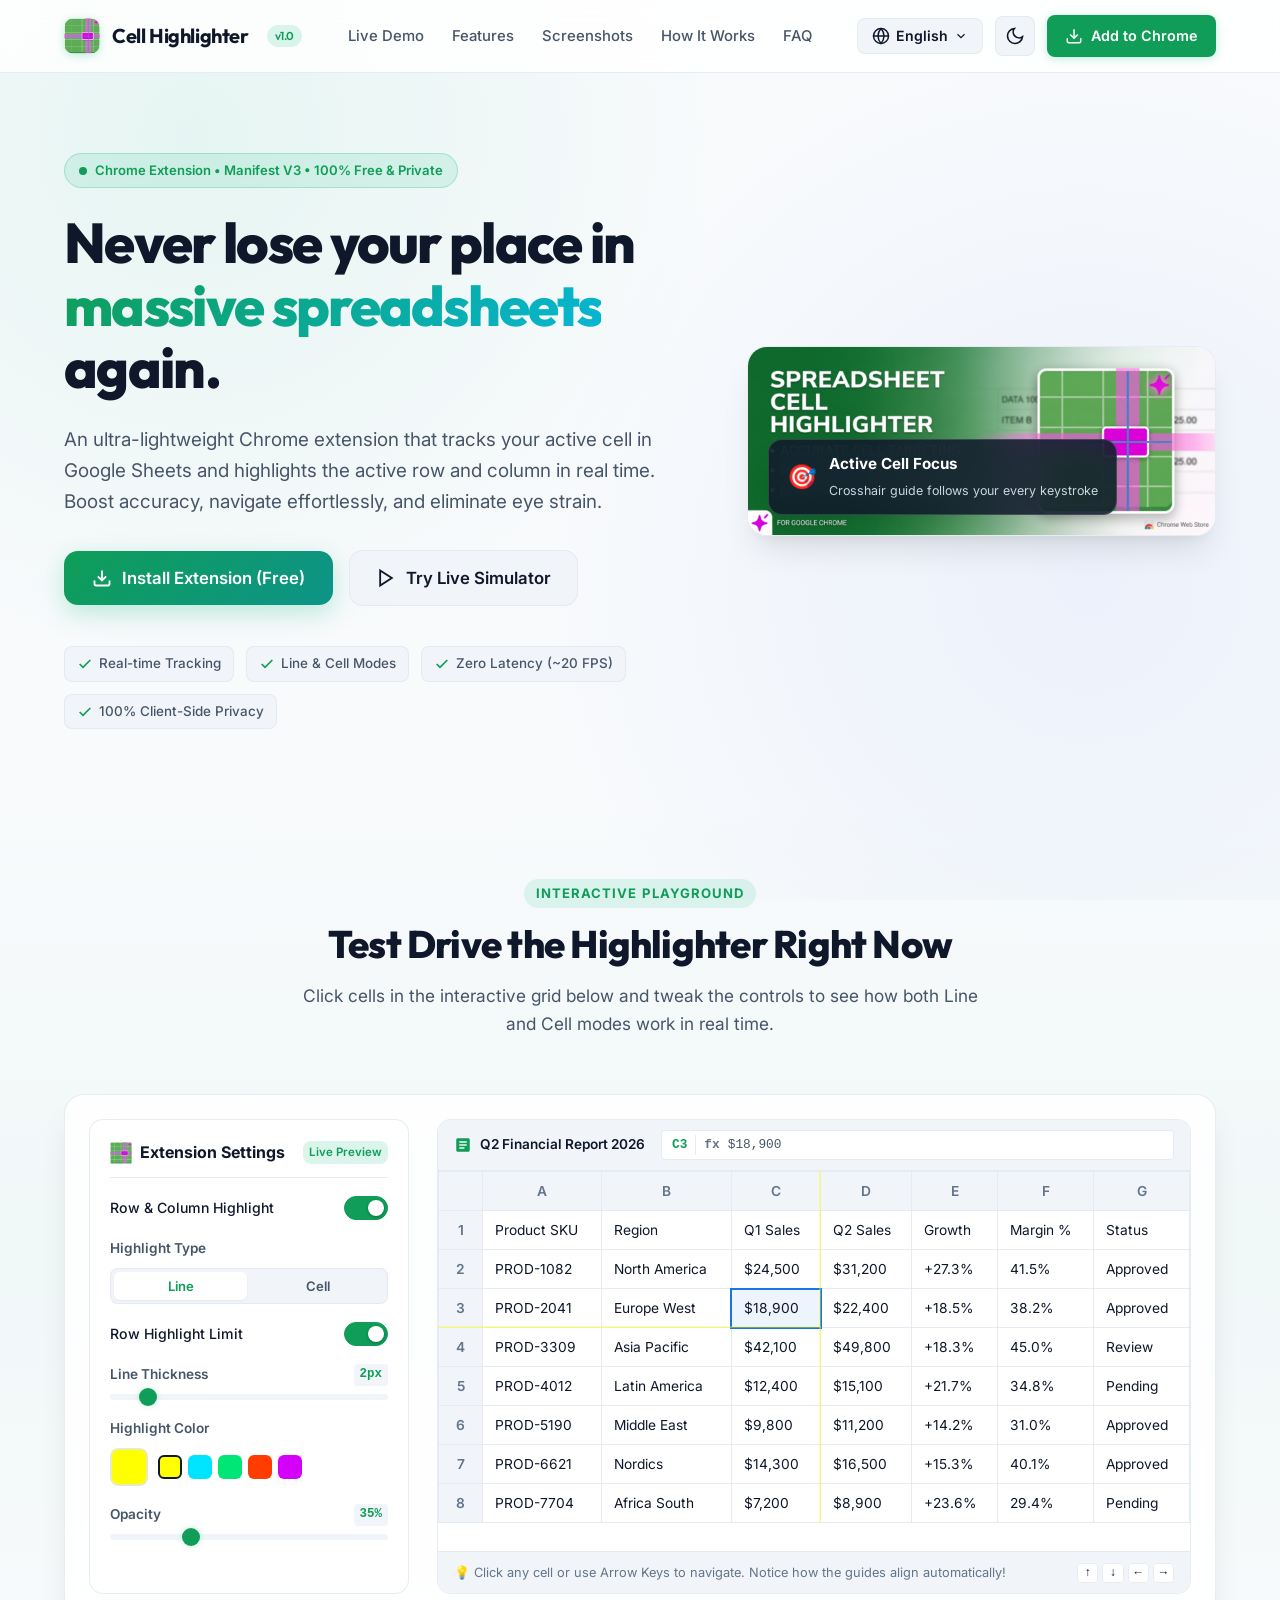
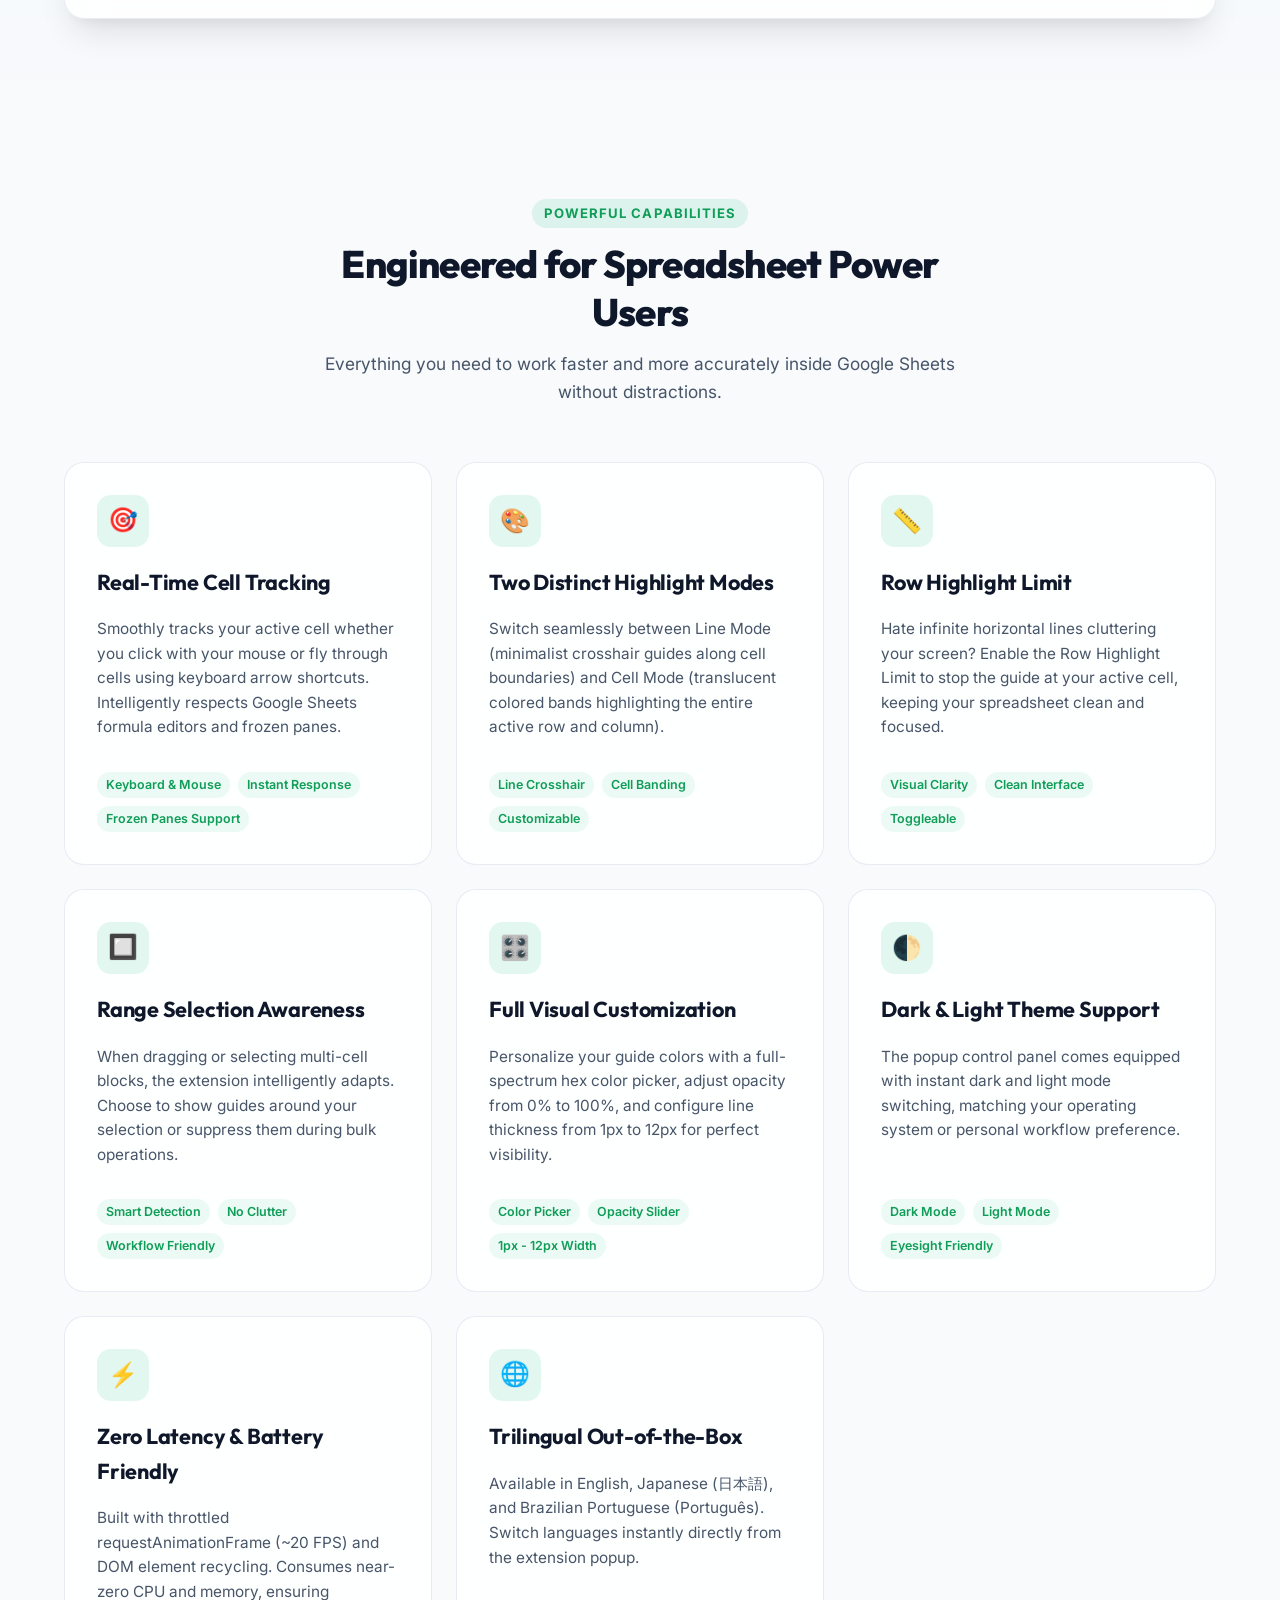
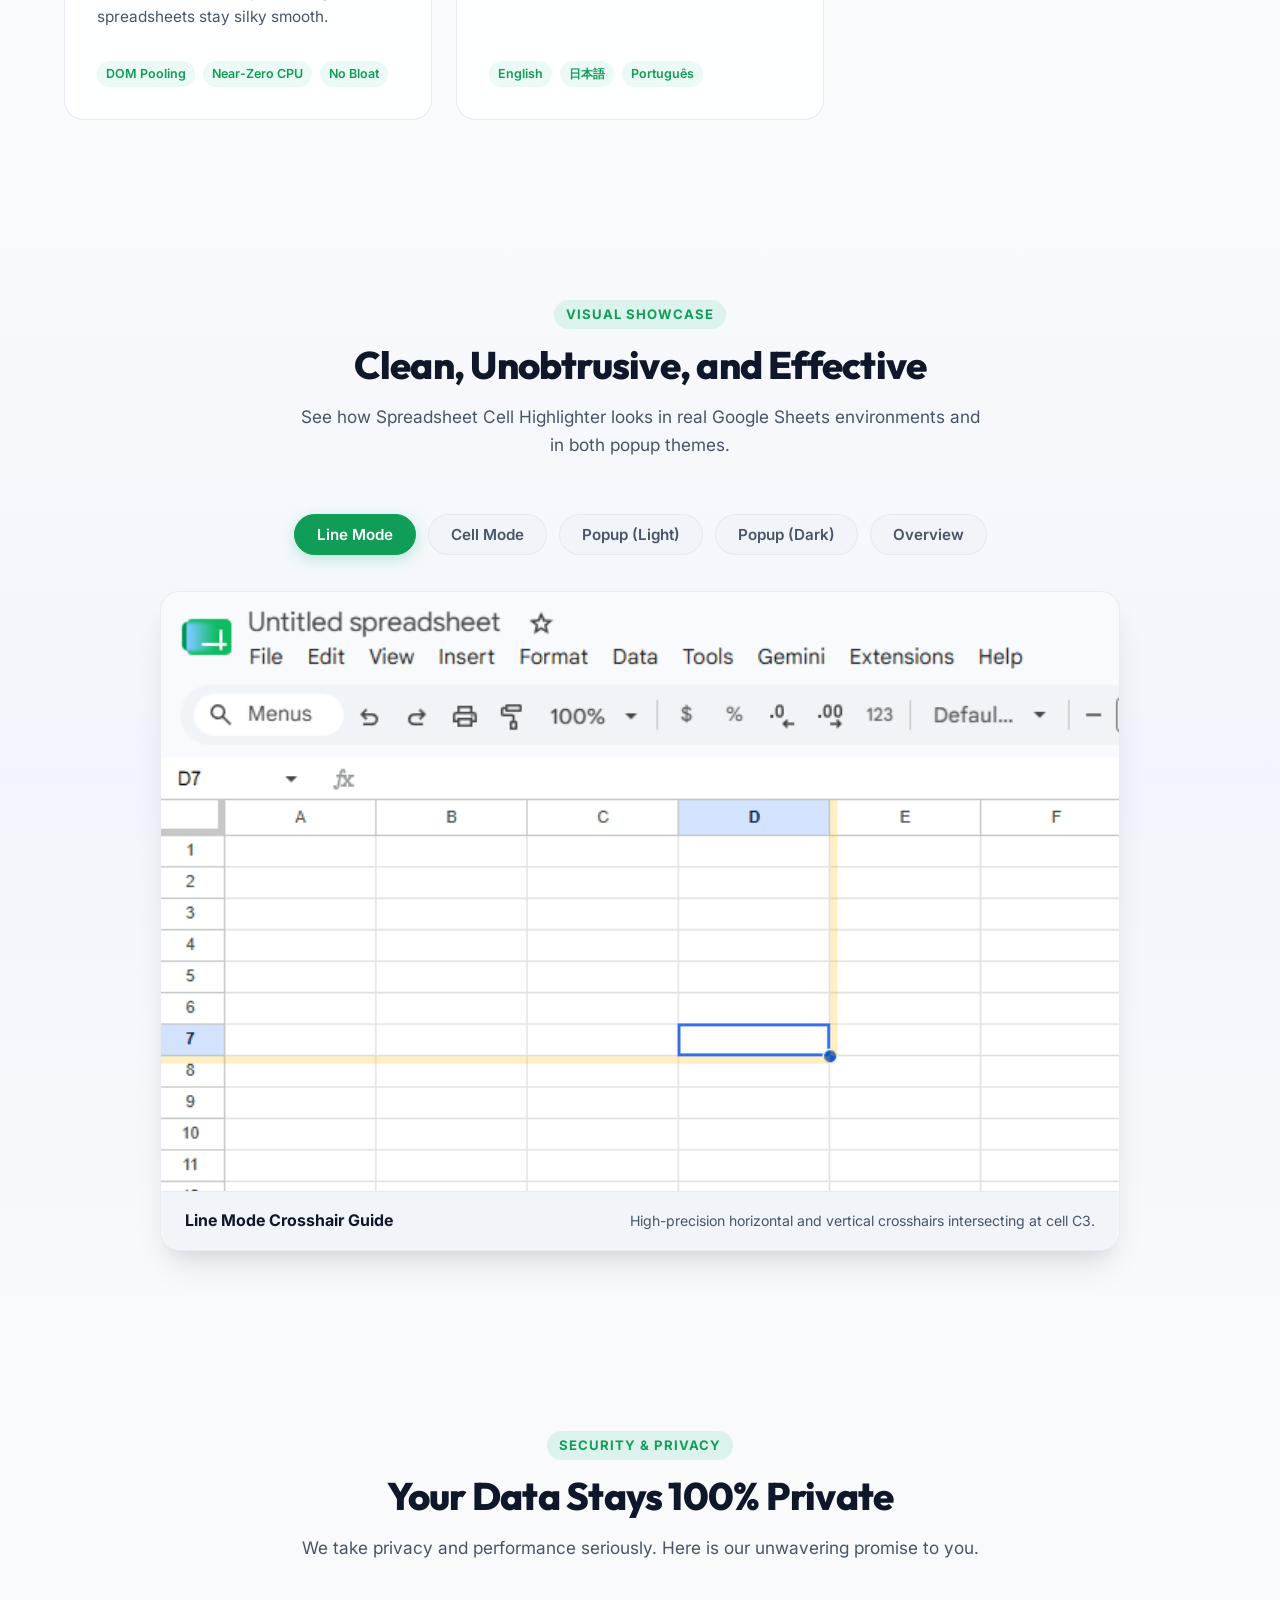
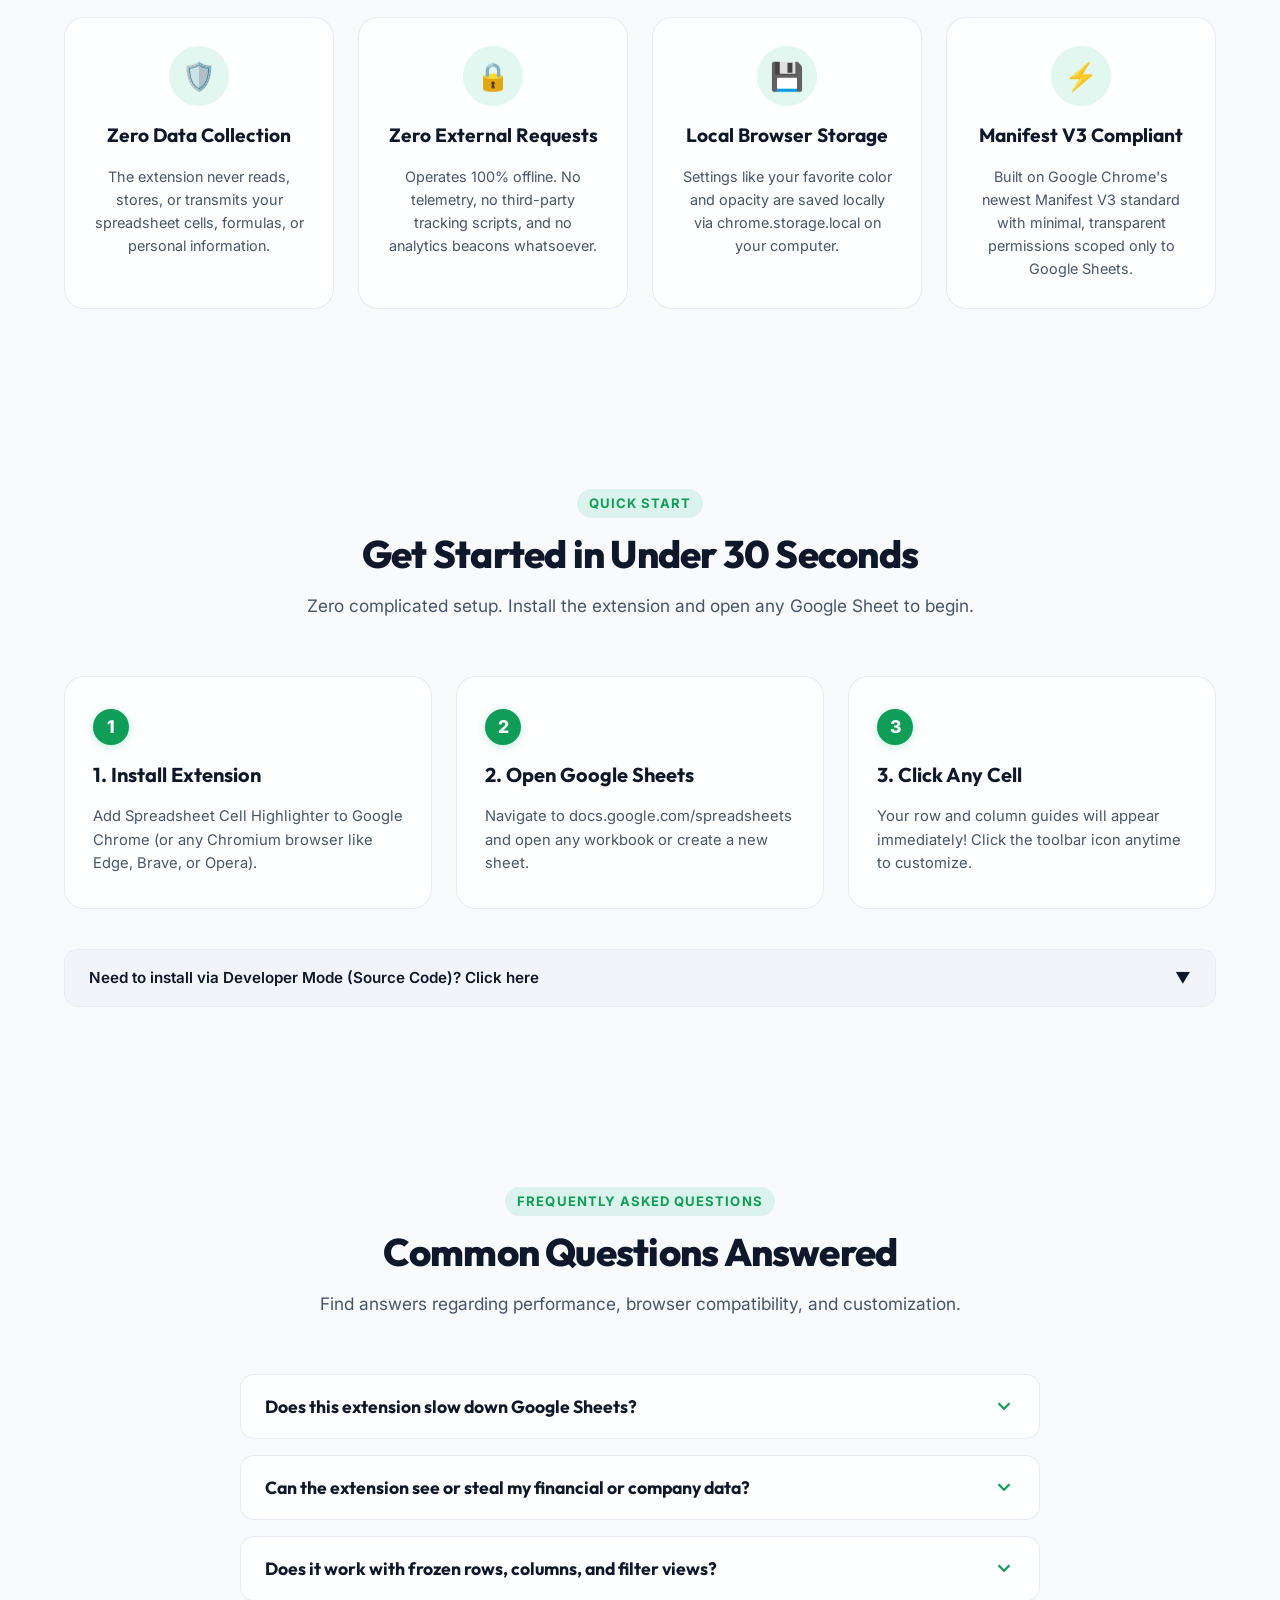
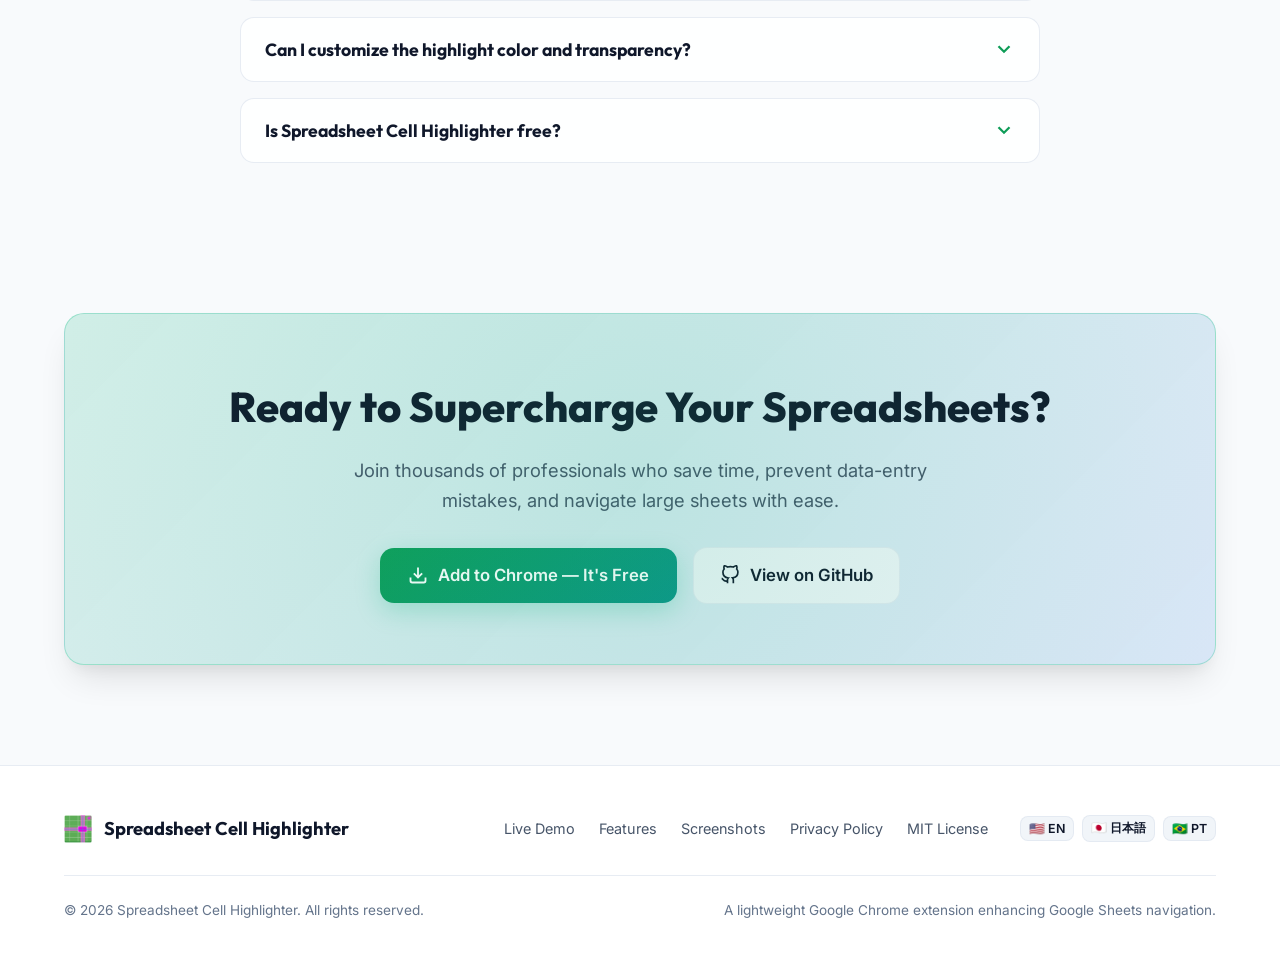
==== docs/index.html @ a4f62792 "feat: add modern trilingual landing page and documentation assets" ====
<!DOCTYPE html>
<html lang="en" data-theme="light">
<head>
  <meta charset="UTF-8">
  <meta name="viewport" content="width=device-width, initial-scale=1.0">
  <title>Spreadsheet Cell Highlighter - Crosshair & Band Guides for Google Sheets</title>
  <meta name="description" content="A lightweight Chrome extension that tracks the active cell in Google Sheets and highlights the active row and column in real-time. Boost data accuracy and eliminate eye fatigue.">
  <meta name="keywords" content="Google Sheets highlighter, spreadsheet crosshair, cell highlighter, row column highlight, google sheets extension, chrome extension">
  
  <!-- Open Graph / Social Meta -->
  <meta property="og:type" content="website">
  <meta property="og:title" content="Spreadsheet Cell Highlighter - Google Chrome Extension">
  <meta property="og:description" content="Never lose your place in massive spreadsheets. Real-time row & column highlight for Google Sheets.">
  <meta property="og:image" content="./assets/promo-marquee-1400x563.png">

  <!-- Favicon -->
  <link rel="icon" type="image/png" href="./assets/icon128.png">

  <!-- Google Fonts -->
  <link rel="preconnect" href="https://fonts.googleapis.com">
  <link rel="preconnect" href="https://fonts.gstatic.com" crossorigin>
  <link href="https://fonts.googleapis.com/css2?family=Inter:wght@400;500;600;700&family=Outfit:wght@500;600;700;800&display=swap" rel="stylesheet">

  <!-- Stylesheet -->
  <link rel="stylesheet" href="./style.css">
</head>
<body>

  <!-- ==========================================
       Header & Navigation
       ========================================== -->
  <header class="site-header">
    <div class="container header-container">
      <a href="#" class="brand-logo" aria-label="Spreadsheet Cell Highlighter">
        <img src="./assets/icon128.png" alt="Spreadsheet Cell Highlighter Logo" class="brand-icon">
        <span>Cell Highlighter</span>
        <span class="brand-title-badge">v1.0</span>
      </a>

      <nav>
        <ul class="nav-links" id="nav-links">
          <li><a href="#simulator" class="nav-link" data-i18n="navSimulator">Live Demo</a></li>
          <li><a href="#features" class="nav-link" data-i18n="navFeatures">Features</a></li>
          <li><a href="#gallery" class="nav-link" data-i18n="navGallery">Screenshots</a></li>
          <li><a href="#how-it-works" class="nav-link" data-i18n="navHowItWorks">How It Works</a></li>
          <li><a href="#faq" class="nav-link" data-i18n="navFaq">FAQ</a></li>
        </ul>
      </nav>

      <div class="header-actions">
        <!-- Language Switcher -->
        <div class="lang-selector-wrapper">
          <button class="lang-select-btn" id="lang-select-btn" aria-label="Select Language">
            <svg width="18" height="18" viewBox="0 0 24 24" fill="none" stroke="currentColor" stroke-width="2" stroke-linecap="round" stroke-linejoin="round">
              <circle cx="12" cy="12" r="10"></circle>
              <line x1="2" y1="12" x2="22" y2="12"></line>
              <path d="M12 2a15.3 15.3 0 0 1 4 10 15.3 15.3 0 0 1-4 10 15.3 15.3 0 0 1-4-10 15.3 15.3 0 0 1 4-10z"></path>
            </svg>
            <span id="current-lang-label">English</span>
            <svg width="14" height="14" viewBox="0 0 24 24" fill="none" stroke="currentColor" stroke-width="2">
              <polyline points="6 9 12 15 18 9"></polyline>
            </svg>
          </button>
          <div class="lang-dropdown" id="lang-dropdown">
            <button class="lang-option active" data-lang="en">
              <span>🇺🇸</span> <span>English</span>
            </button>
            <button class="lang-option" data-lang="ja">
              <span>🇯🇵</span> <span>日本語</span>
            </button>
            <button class="lang-option" data-lang="pt-BR">
              <span>🇧🇷</span> <span>Português</span>
            </button>
          </div>
        </div>

        <!-- Theme Toggle -->
        <button class="theme-btn" id="theme-toggle-btn" aria-label="Toggle Theme">
          <!-- Sun Icon (shown in dark mode) -->
          <svg id="theme-icon-sun" style="display:none;" viewBox="0 0 24 24" fill="none" stroke="currentColor" stroke-width="2">
            <circle cx="12" cy="12" r="5"></circle>
            <line x1="12" y1="1" x2="12" y2="3"></line>
            <line x1="12" y1="21" x2="12" y2="23"></line>
            <line x1="4.22" y1="4.22" x2="5.64" y2="5.64"></line>
            <line x1="18.36" y1="18.36" x2="19.78" y2="19.78"></line>
            <line x1="1" y1="12" x2="3" y2="12"></line>
            <line x1="21" y1="12" x2="23" y2="12"></line>
            <line x1="4.22" y1="19.78" x2="5.64" y2="18.36"></line>
            <line x1="18.36" y1="5.64" x2="19.78" y2="4.22"></line>
          </svg>
          <!-- Moon Icon (shown in light mode) -->
          <svg id="theme-icon-moon" viewBox="0 0 24 24" fill="none" stroke="currentColor" stroke-width="2">
            <path d="M21 12.79A9 9 0 1 1 11.21 3 7 7 0 0 0 21 12.79z"></path>
          </svg>
        </button>

        <!-- CTA Button -->
        <a href="#how-it-works" class="btn-header-install">
          <svg width="18" height="18" viewBox="0 0 24 24" fill="none" stroke="currentColor" stroke-width="2">
            <path d="M21 15v4a2 2 0 0 1-2 2H5a2 2 0 0 1-2-2v-4"></path>
            <polyline points="7 10 12 15 17 10"></polyline>
            <line x1="12" y1="15" x2="12" y2="3"></line>
          </svg>
          <span data-i18n="navInstallBtn">Add to Chrome</span>
        </a>

        <!-- Mobile Menu Button -->
        <button class="mobile-menu-btn" id="mobile-menu-btn" aria-label="Toggle Navigation Menu">
          <svg width="22" height="22" viewBox="0 0 24 24" fill="none" stroke="currentColor" stroke-width="2">
            <line x1="3" y1="12" x2="21" y2="12"></line>
            <line x1="3" y1="6" x2="21" y2="6"></line>
            <line x1="3" y1="18" x2="21" y2="18"></line>
          </svg>
        </button>
      </div>
    </div>
  </header>

  <main>
    <!-- ==========================================
         Hero Section
         ========================================== -->
    <section class="hero-section">
      <div class="container">
        <div class="hero-grid">
          <div class="hero-content">
            <div class="hero-badge-pill">
              <span class="pulse-dot"></span>
              <span data-i18n="heroBadge">Chrome Extension • Manifest V3 • 100% Free & Private</span>
            </div>

            <h1 class="hero-title">
              <span data-i18n="heroTitlePrefix">Never lose your place in </span><span class="gradient-text" data-i18n="heroTitleGradient">massive spreadsheets</span><span data-i18n="heroTitleSuffix"> again.</span>
            </h1>

            <p class="hero-description" data-i18n="heroDescription">
              An ultra-lightweight Chrome extension that tracks your active cell in Google Sheets and highlights the active row and column in real time. Boost accuracy, navigate effortlessly, and eliminate eye strain.
            </p>

            <div class="hero-actions">
              <a href="#how-it-works" class="btn-primary">
                <svg width="20" height="20" viewBox="0 0 24 24" fill="none" stroke="currentColor" stroke-width="2.2">
                  <path d="M21 15v4a2 2 0 0 1-2 2H5a2 2 0 0 1-2-2v-4"></path>
                  <polyline points="7 10 12 15 17 10"></polyline>
                  <line x1="12" y1="15" x2="12" y2="3"></line>
                </svg>
                <span data-i18n="heroBtnInstall">Install Extension (Free)</span>
              </a>

              <a href="#simulator" class="btn-secondary">
                <svg width="20" height="20" viewBox="0 0 24 24" fill="none" stroke="currentColor" stroke-width="2.2">
                  <polygon points="5 3 19 12 5 21 5 3"></polygon>
                </svg>
                <span data-i18n="heroBtnDemo">Try Live Simulator</span>
              </a>
            </div>

            <div class="hero-features-chips">
              <div class="hero-chip">
                <svg viewBox="0 0 24 24" fill="none" stroke="currentColor" stroke-width="2.5"><polyline points="20 6 9 17 4 12"></polyline></svg>
                <span data-i18n="heroChip1">Real-time Tracking</span>
              </div>
              <div class="hero-chip">
                <svg viewBox="0 0 24 24" fill="none" stroke="currentColor" stroke-width="2.5"><polyline points="20 6 9 17 4 12"></polyline></svg>
                <span data-i18n="heroChip2">Line & Cell Modes</span>
              </div>
              <div class="hero-chip">
                <svg viewBox="0 0 24 24" fill="none" stroke="currentColor" stroke-width="2.5"><polyline points="20 6 9 17 4 12"></polyline></svg>
                <span data-i18n="heroChip3">Zero Latency (~20 FPS)</span>
              </div>
              <div class="hero-chip">
                <svg viewBox="0 0 24 24" fill="none" stroke="currentColor" stroke-width="2.5"><polyline points="20 6 9 17 4 12"></polyline></svg>
                <span data-i18n="heroChip4">100% Client-Side Privacy</span>
              </div>
            </div>
          </div>

          <div class="hero-visual">
            <div class="hero-visual-card">
              <img src="./assets/promo-marquee-1400x563.png" alt="Spreadsheet Cell Highlighter Preview" class="hero-banner-img">
              <div class="hero-floating-badge">
                <div class="floating-badge-icon">🎯</div>
                <div class="floating-badge-text">
                  <strong data-i18n="heroFloatingTitle">Active Cell Focus</strong>
                  <span data-i18n="heroFloatingSubtitle">Crosshair guide follows your every keystroke</span>
                </div>
              </div>
            </div>
          </div>
        </div>
      </div>
    </section>

    <!-- ==========================================
         Interactive Simulator Section
         ========================================== -->
    <section class="section simulator-section" id="simulator">
      <div class="container">
        <div class="section-header">
          <span class="section-tag" data-i18n="simTag">Interactive Playground</span>
          <h2 class="section-title" data-i18n="simTitle">Test Drive the Highlighter Right Now</h2>
          <p class="section-subtitle" data-i18n="simSubtitle">
            Click cells in the interactive grid below and tweak the controls to see how both Line and Cell modes work in real time.
          </p>
        </div>

        <div class="simulator-container">
          <!-- Control Panel (Mirrors Extension Popup) -->
          <div class="simulator-panel">
            <div class="panel-header">
              <div class="panel-title">
                <img src="./assets/icon128.png" width="22" height="22" alt="icon">
                <span data-i18n="simPanelTitle">Extension Settings</span>
              </div>
              <span class="panel-badge" data-i18n="simPanelBadge">Live Preview</span>
            </div>

            <!-- Toggle Highlighter -->
            <div class="control-group">
              <label class="switch-label">
                <span data-i18n="simEnableLabel">Row & Column Highlight</span>
                <div class="switch">
                  <input type="checkbox" id="sim-toggle-enable" checked>
                  <span class="slider-round"></span>
                </div>
              </label>
            </div>

            <!-- Mode Selector -->
            <div class="control-group">
              <span class="control-label" data-i18n="simStyleLabel">Highlight Type</span>
              <div class="segmented-control">
                <button type="button" class="segmented-btn active" id="sim-style-line" data-i18n="simStyleLine">Line</button>
                <button type="button" class="segmented-btn" id="sim-style-cell" data-i18n="simStyleCell">Cell</button>
              </div>
            </div>

            <!-- Row Limit Toggle -->
            <div class="control-group">
              <label class="switch-label">
                <span data-i18n="simRowLimitLabel">Row Highlight Limit</span>
                <div class="switch">
                  <input type="checkbox" id="sim-toggle-rowlimit" checked>
                  <span class="slider-round"></span>
                </div>
              </label>
            </div>

            <!-- Line Thickness (Line Mode Only) -->
            <div class="control-group" id="sim-group-thickness">
              <div class="control-label">
                <span data-i18n="simThicknessLabel">Line Thickness</span>
                <span class="control-val-badge" id="sim-val-thickness">2px</span>
              </div>
              <input type="range" id="sim-input-thickness" min="1" max="10" value="2">
            </div>

            <!-- Color Picker -->
            <div class="control-group">
              <span class="control-label" data-i18n="simColorLabel">Highlight Color</span>
              <div class="color-picker-row">
                <input type="color" id="sim-input-color" value="#ffff00">
                <div class="color-preset-pills">
                  <div class="color-pill active" style="background:#ffff00;" data-color="#ffff00" title="Yellow"></div>
                  <div class="color-pill" style="background:#00e5ff;" data-color="#00e5ff" title="Cyan"></div>
                  <div class="color-pill" style="background:#00e676;" data-color="#00e676" title="Green"></div>
                  <div class="color-pill" style="background:#ff3d00;" data-color="#ff3d00" title="Orange"></div>
                  <div class="color-pill" style="background:#d500f9;" data-color="#d500f9" title="Purple"></div>
                </div>
              </div>
            </div>

            <!-- Opacity Slider -->
            <div class="control-group">
              <div class="control-label">
                <span data-i18n="simOpacityLabel">Opacity</span>
                <span class="control-val-badge" id="sim-val-opacity">35%</span>
              </div>
              <input type="range" id="sim-input-opacity" min="10" max="100" value="35">
            </div>
          </div>

          <!-- Interactive Spreadsheet Grid -->
          <div class="simulator-stage">
            <div class="sheets-mockup-bar">
              <div class="sheets-mockup-tab">
                <svg width="18" height="18" viewBox="0 0 24 24" fill="#0f9d58">
                  <path d="M19 3H5c-1.1 0-2 .9-2 2v14c0 1.1.9 2 2 2h14c1.1 0 2-.9 2-2V5c0-1.1-.9-2-2-2zm-5 14H7v-2h7v2zm3-4H7v-2h10v2zm0-4H7V7h10v2z"/>
                </svg>
                <span>Q2 Financial Report 2026</span>
              </div>
              <div class="sheets-formula-bar">
                <span class="sheets-formula-name" id="sim-formula-cell-name">C3</span>
                <span style="font-weight: bold; color: var(--text-muted);">fx</span>
                <span id="sim-formula-cell-val">$18,900</span>
              </div>
            </div>

            <div class="spreadsheet-viewport" id="spreadsheet-viewport">
              <table class="spreadsheet-grid" id="sim-grid-table">
                <!-- Dynamically generated rows & columns -->
              </table>
              <div class="simulator-overlay" id="sim-overlay">
                <!-- Live crosshairs / color bands rendered here -->
              </div>
            </div>

            <div class="simulator-footer-hint">
              <span data-i18n="simHint">💡 Click any cell or use Arrow Keys to navigate. Notice how the guides align automatically!</span>
              <div>
                <kbd>↑</kbd> <kbd>↓</kbd> <kbd>←</kbd> <kbd>→</kbd>
              </div>
            </div>
          </div>
        </div>
      </div>
    </section>

    <!-- ==========================================
         Features Section
         ========================================== -->
    <section class="section" id="features">
      <div class="container">
        <div class="section-header">
          <span class="section-tag" data-i18n="featuresTag">Powerful Capabilities</span>
          <h2 class="section-title" data-i18n="featuresTitle">Engineered for Spreadsheet Power Users</h2>
          <p class="section-subtitle" data-i18n="featuresSubtitle">
            Everything you need to work faster and more accurately inside Google Sheets without distractions.
          </p>
        </div>

        <div class="features-grid">
          <!-- Card 1 -->
          <div class="feature-card">
            <div class="feature-icon-wrapper">🎯</div>
            <h3 class="feature-title" data-i18n="feat1Title">Real-Time Cell Tracking</h3>
            <p class="feature-text" data-i18n="feat1Desc">
              Smoothly tracks your active cell whether you click with your mouse or fly through cells using keyboard arrow shortcuts. Intelligently respects Google Sheets formula editors and frozen panes.
            </p>
            <div class="feature-tag-list">
              <span class="feature-tag" data-i18n="feat1Tag1">Keyboard & Mouse</span>
              <span class="feature-tag" data-i18n="feat1Tag2">Instant Response</span>
              <span class="feature-tag" data-i18n="feat1Tag3">Frozen Panes Support</span>
            </div>
          </div>

          <!-- Card 2 -->
          <div class="feature-card">
            <div class="feature-icon-wrapper">🎨</div>
            <h3 class="feature-title" data-i18n="feat2Title">Two Distinct Highlight Modes</h3>
            <p class="feature-text" data-i18n="feat2Desc">
              Switch seamlessly between Line Mode (minimalist crosshair guides along cell boundaries) and Cell Mode (translucent colored bands highlighting the entire active row and column).
            </p>
            <div class="feature-tag-list">
              <span class="feature-tag" data-i18n="feat2Tag1">Line Crosshair</span>
              <span class="feature-tag" data-i18n="feat2Tag2">Cell Banding</span>
              <span class="feature-tag" data-i18n="feat2Tag3">Customizable</span>
            </div>
          </div>

          <!-- Card 3 -->
          <div class="feature-card">
            <div class="feature-icon-wrapper">📏</div>
            <h3 class="feature-title" data-i18n="feat3Title">Row Highlight Limit</h3>
            <p class="feature-text" data-i18n="feat3Desc">
              Hate infinite horizontal lines cluttering your screen? Enable the Row Highlight Limit to stop the guide at your active cell, keeping your spreadsheet clean and focused.
            </p>
            <div class="feature-tag-list">
              <span class="feature-tag" data-i18n="feat3Tag1">Visual Clarity</span>
              <span class="feature-tag" data-i18n="feat3Tag2">Clean Interface</span>
              <span class="feature-tag" data-i18n="feat3Tag3">Toggleable</span>
            </div>
          </div>

          <!-- Card 4 -->
          <div class="feature-card">
            <div class="feature-icon-wrapper">🔲</div>
            <h3 class="feature-title" data-i18n="feat4Title">Range Selection Awareness</h3>
            <p class="feature-text" data-i18n="feat4Desc">
              When dragging or selecting multi-cell blocks, the extension intelligently adapts. Choose to show guides around your selection or suppress them during bulk operations.
            </p>
            <div class="feature-tag-list">
              <span class="feature-tag" data-i18n="feat4Tag1">Smart Detection</span>
              <span class="feature-tag" data-i18n="feat4Tag2">No Clutter</span>
              <span class="feature-tag" data-i18n="feat4Tag3">Workflow Friendly</span>
            </div>
          </div>

          <!-- Card 5 -->
          <div class="feature-card">
            <div class="feature-icon-wrapper">🎛️</div>
            <h3 class="feature-title" data-i18n="feat5Title">Full Visual Customization</h3>
            <p class="feature-text" data-i18n="feat5Desc">
              Personalize your guide colors with a full-spectrum hex color picker, adjust opacity from 0% to 100%, and configure line thickness from 1px to 12px for perfect visibility.
            </p>
            <div class="feature-tag-list">
              <span class="feature-tag" data-i18n="feat5Tag1">Color Picker</span>
              <span class="feature-tag" data-i18n="feat5Tag2">Opacity Slider</span>
              <span class="feature-tag" data-i18n="feat5Tag3">1px - 12px Width</span>
            </div>
          </div>

          <!-- Card 6 -->
          <div class="feature-card">
            <div class="feature-icon-wrapper">🌓</div>
            <h3 class="feature-title" data-i18n="feat6Title">Dark & Light Theme Support</h3>
            <p class="feature-text" data-i18n="feat6Desc">
              The popup control panel comes equipped with instant dark and light mode switching, matching your operating system or personal workflow preference.
            </p>
            <div class="feature-tag-list">
              <span class="feature-tag" data-i18n="feat6Tag1">Dark Mode</span>
              <span class="feature-tag" data-i18n="feat6Tag2">Light Mode</span>
              <span class="feature-tag" data-i18n="feat6Tag3">Eyesight Friendly</span>
            </div>
          </div>

          <!-- Card 7 -->
          <div class="feature-card">
            <div class="feature-icon-wrapper">⚡</div>
            <h3 class="feature-title" data-i18n="feat7Title">Zero Latency & Battery Friendly</h3>
            <p class="feature-text" data-i18n="feat7Desc">
              Built with throttled requestAnimationFrame (~20 FPS) and DOM element recycling. Consumes near-zero CPU and memory, ensuring spreadsheets stay silky smooth.
            </p>
            <div class="feature-tag-list">
              <span class="feature-tag" data-i18n="feat7Tag1">DOM Pooling</span>
              <span class="feature-tag" data-i18n="feat7Tag2">Near-Zero CPU</span>
              <span class="feature-tag" data-i18n="feat7Tag3">No Bloat</span>
            </div>
          </div>

          <!-- Card 8 -->
          <div class="feature-card">
            <div class="feature-icon-wrapper">🌐</div>
            <h3 class="feature-title" data-i18n="feat8Title">Trilingual Out-of-the-Box</h3>
            <p class="feature-text" data-i18n="feat8Desc">
              Available in English, Japanese (日本語), and Brazilian Portuguese (Português). Switch languages instantly directly from the extension popup.
            </p>
            <div class="feature-tag-list">
              <span class="feature-tag" data-i18n="feat8Tag1">English</span>
              <span class="feature-tag" data-i18n="feat8Tag2">日本語</span>
              <span class="feature-tag" data-i18n="feat8Tag3">Português</span>
            </div>
          </div>
        </div>
      </div>
    </section>

    <!-- ==========================================
         Screenshots Showcase Gallery
         ========================================== -->
    <section class="section gallery-section" id="gallery">
      <div class="container">
        <div class="section-header">
          <span class="section-tag" data-i18n="galleryTag">Visual Showcase</span>
          <h2 class="section-title" data-i18n="galleryTitle">Clean, Unobtrusive, and Effective</h2>
          <p class="section-subtitle" data-i18n="gallerySubtitle">
            See how Spreadsheet Cell Highlighter looks in real Google Sheets environments and in both popup themes.
          </p>
        </div>

        <div class="gallery-tabs">
          <button class="gallery-tab-btn active" data-target="gallery-line" data-i18n="tabLine">Line Mode</button>
          <button class="gallery-tab-btn" data-target="gallery-cell" data-i18n="tabCell">Cell Mode</button>
          <button class="gallery-tab-btn" data-target="gallery-pop-light" data-i18n="tabPopupLight">Popup (Light)</button>
          <button class="gallery-tab-btn" data-target="gallery-pop-dark" data-i18n="tabPopupDark">Popup (Dark)</button>
          <button class="gallery-tab-btn" data-target="gallery-promo" data-i18n="tabPromo">Overview</button>
        </div>

        <div class="gallery-display">
          <!-- Item 1: Line Mode -->
          <div class="gallery-item active" id="gallery-line">
            <div class="gallery-frame">
              <img src="./assets/screenshot-4-line-highlight.png" alt="Line Mode Highlight">
              <div class="gallery-caption">
                <div class="caption-title" data-i18n="capLineTitle">Line Mode Crosshair Guide</div>
                <div class="caption-desc" data-i18n="capLineDesc">High-precision horizontal and vertical crosshairs intersecting at cell C3.</div>
              </div>
            </div>
          </div>

          <!-- Item 2: Cell Mode -->
          <div class="gallery-item" id="gallery-cell">
            <div class="gallery-frame">
              <img src="./assets/screenshot-3-cell-highlight.png" alt="Cell Mode Highlight">
              <div class="gallery-caption">
                <div class="caption-title" data-i18n="capCellTitle">Cell Mode Colored Bands</div>
                <div class="caption-desc" data-i18n="capCellDesc">Gentle translucent yellow bands highlighting row 3 and column C simultaneously.</div>
              </div>
            </div>
          </div>

          <!-- Item 3: Popup Light -->
          <div class="gallery-item" id="gallery-pop-light">
            <div class="gallery-frame" style="max-width: 480px; margin: 0 auto;">
              <img src="./assets/screenshot-1-control-panel.png" alt="Popup Control Panel Light Theme">
              <div class="gallery-caption">
                <div class="caption-title" data-i18n="capPopupLightTitle">Light Mode Popup Panel</div>
                <div class="caption-desc" data-i18n="capPopupLightDesc">Clean, responsive settings popup with instant controls and color sliders.</div>
              </div>
            </div>
          </div>

          <!-- Item 4: Popup Dark -->
          <div class="gallery-item" id="gallery-pop-dark">
            <div class="gallery-frame" style="max-width: 480px; margin: 0 auto;">
              <img src="./assets/screenshot-2-control-panel-dark-mode.png" alt="Popup Control Panel Dark Theme">
              <div class="gallery-caption">
                <div class="caption-title" data-i18n="capPopupDarkTitle">Dark Mode Popup Panel</div>
                <div class="caption-desc" data-i18n="capPopupDarkDesc">OLED-friendly dark theme designed for comfortable late-night data sessions.</div>
              </div>
            </div>
          </div>

          <!-- Item 5: Promo Overview -->
          <div class="gallery-item" id="gallery-promo">
            <div class="gallery-frame">
              <img src="./assets/promo-large-920x370.png" alt="Promotional Overview">
              <div class="gallery-caption">
                <div class="caption-title" data-i18n="capPromoTitle">Spreadsheet Cell Highlighter Banner</div>
                <div class="caption-desc" data-i18n="capPromoDesc">Designed specifically to boost data accuracy and reduce eye fatigue.</div>
              </div>
            </div>
          </div>
        </div>
      </div>
    </section>

    <!-- ==========================================
         Trust & Privacy Section
         ========================================== -->
    <section class="section" id="privacy">
      <div class="container">
        <div class="section-header">
          <span class="section-tag" data-i18n="trustTag">Security & Privacy</span>
          <h2 class="section-title" data-i18n="trustTitle">Your Data Stays 100% Private</h2>
          <p class="section-subtitle" data-i18n="trustSubtitle">
            We take privacy and performance seriously. Here is our unwavering promise to you.
          </p>
        </div>

        <div class="trust-grid">
          <div class="trust-card">
            <div class="trust-icon">🛡️</div>
            <h3 class="trust-title" data-i18n="trust1Title">Zero Data Collection</h3>
            <p class="trust-desc" data-i18n="trust1Desc">The extension never reads, stores, or transmits your spreadsheet cells, formulas, or personal information.</p>
          </div>

          <div class="trust-card">
            <div class="trust-icon">🔒</div>
            <h3 class="trust-title" data-i18n="trust2Title">Zero External Requests</h3>
            <p class="trust-desc" data-i18n="trust2Desc">Operates 100% offline. No telemetry, no third-party tracking scripts, and no analytics beacons whatsoever.</p>
          </div>

          <div class="trust-card">
            <div class="trust-icon">💾</div>
            <h3 class="trust-title" data-i18n="trust3Title">Local Browser Storage</h3>
            <p class="trust-desc" data-i18n="trust3Desc">Settings like your favorite color and opacity are saved locally via chrome.storage.local on your computer.</p>
          </div>

          <div class="trust-card">
            <div class="trust-icon">⚡</div>
            <h3 class="trust-title" data-i18n="trust4Title">Manifest V3 Compliant</h3>
            <p class="trust-desc" data-i18n="trust4Desc">Built on Google Chrome's newest Manifest V3 standard with minimal, transparent permissions scoped only to Google Sheets.</p>
          </div>
        </div>
      </div>
    </section>

    <!-- ==========================================
         How It Works & Quick Start
         ========================================== -->
    <section class="section" id="how-it-works">
      <div class="container">
        <div class="section-header">
          <span class="section-tag" data-i18n="howTag">Quick Start</span>
          <h2 class="section-title" data-i18n="howTitle">Get Started in Under 30 Seconds</h2>
          <p class="section-subtitle" data-i18n="howSubtitle">
            Zero complicated setup. Install the extension and open any Google Sheet to begin.
          </p>
        </div>

        <div class="steps-grid">
          <div class="step-card">
            <div class="step-number">1</div>
            <h3 class="step-title" data-i18n="step1Title">1. Install Extension</h3>
            <p class="step-desc" data-i18n="step1Desc">Add Spreadsheet Cell Highlighter to Google Chrome (or any Chromium browser like Edge, Brave, or Opera).</p>
          </div>

          <div class="step-card">
            <div class="step-number">2</div>
            <h3 class="step-title" data-i18n="step2Title">2. Open Google Sheets</h3>
            <p class="step-desc" data-i18n="step2Desc">Navigate to docs.google.com/spreadsheets and open any workbook or create a new sheet.</p>
          </div>

          <div class="step-card">
            <div class="step-number">3</div>
            <h3 class="step-title" data-i18n="step3Title">3. Click Any Cell</h3>
            <p class="step-desc" data-i18n="step3Desc">Your row and column guides will appear immediately! Click the toolbar icon anytime to customize.</p>
          </div>
        </div>

        <!-- Developer Mode Instructions Accordion -->
        <div class="dev-mode-accordion">
          <div class="dev-accordion-header" id="dev-accordion-toggle">
            <span data-i18n="devAccordionBtn">Need to install via Developer Mode (Source Code)? Click here</span>
            <span class="dev-arrow">▼</span>
          </div>
          <div class="dev-accordion-content" id="dev-accordion-content">
            <p data-i18n="devStep1">1. Clone or download this repository to your computer.</p>
            <div class="code-block">git clone https://github.com/your-username/spreadsheet-cell-highlighter.git</div>
            <p data-i18n="devStep2">2. Open Chrome and navigate to chrome://extensions/ in the address bar.</p>
            <p data-i18n="devStep3">3. Toggle on 'Developer mode' in the top-right corner.</p>
            <p data-i18n="devStep4">4. Click 'Load unpacked' and select the extension directory.</p>
          </div>
        </div>
      </div>
    </section>

    <!-- ==========================================
         FAQ Section
         ========================================== -->
    <section class="section" id="faq">
      <div class="container">
        <div class="section-header">
          <span class="section-tag" data-i18n="faqTag">Frequently Asked Questions</span>
          <h2 class="section-title" data-i18n="faqTitle">Common Questions Answered</h2>
          <p class="section-subtitle" data-i18n="faqSubtitle">
            Find answers regarding performance, browser compatibility, and customization.
          </p>
        </div>

        <div class="faq-list">
          <div class="faq-item">
            <button class="faq-question">
              <span data-i18n="faqQ1">Does this extension slow down Google Sheets?</span>
              <svg class="faq-icon" viewBox="0 0 24 24" fill="none" stroke="currentColor" stroke-width="2.5"><polyline points="6 9 12 15 18 9"></polyline></svg>
            </button>
            <div class="faq-answer" data-i18n="faqA1">
              Not at all! The extension is engineered using DOM element pooling and throttled requestAnimationFrame cycles. It creates only 2 persistent guide elements in memory instead of creating elements on every click, ensuring buttery smooth 60 FPS scrolling.
            </div>
          </div>

          <div class="faq-item">
            <button class="faq-question">
              <span data-i18n="faqQ2">Can the extension see or steal my financial or company data?</span>
              <svg class="faq-icon" viewBox="0 0 24 24" fill="none" stroke="currentColor" stroke-width="2.5"><polyline points="6 9 12 15 18 9"></polyline></svg>
            </button>
            <div class="faq-answer" data-i18n="faqA2">
              No. The extension only inspects the coordinate position (bounding rectangle) of the active cell border in the DOM to place the guide lines. It never reads the text content, cell values, or formulas of your spreadsheet.
            </div>
          </div>

          <div class="faq-item">
            <button class="faq-question">
              <span data-i18n="faqQ3">Does it work with frozen rows, columns, and filter views?</span>
              <svg class="faq-icon" viewBox="0 0 24 24" fill="none" stroke="currentColor" stroke-width="2.5"><polyline points="6 9 12 15 18 9"></polyline></svg>
            </button>
            <div class="faq-answer" data-i18n="faqA3">
              Yes! The guide overlays are placed directly over the sheet viewport and automatically adapt as you scroll, select, and edit cells across frozen panes and standard sheets.
            </div>
          </div>

          <div class="faq-item">
            <button class="faq-question">
              <span data-i18n="faqQ4">Can I customize the highlight color and transparency?</span>
              <svg class="faq-icon" viewBox="0 0 24 24" fill="none" stroke="currentColor" stroke-width="2.5"><polyline points="6 9 12 15 18 9"></polyline></svg>
            </button>
            <div class="faq-answer" data-i18n="faqA4">
              Yes! Click the extension icon in your Chrome toolbar to open the settings popup. You can select any color using the color picker, adjust opacity from 0% to 100%, and set line thickness from 1px to 12px.
            </div>
          </div>

          <div class="faq-item">
            <button class="faq-question">
              <span data-i18n="faqQ5">Is Spreadsheet Cell Highlighter free?</span>
              <svg class="faq-icon" viewBox="0 0 24 24" fill="none" stroke="currentColor" stroke-width="2.5"><polyline points="6 9 12 15 18 9"></polyline></svg>
            </button>
            <div class="faq-answer" data-i18n="faqA5">
              Yes, it is 100% free and open-source under the permissive MIT License. You are free to inspect the code, modify it, or contribute on GitHub.
            </div>
          </div>
        </div>
      </div>
    </section>

    <!-- ==========================================
         Call to Action Banner
         ========================================== -->
    <section class="cta-section">
      <div class="container">
        <div class="cta-box">
          <h2 class="cta-title" data-i18n="ctaTitle">Ready to Supercharge Your Spreadsheets?</h2>
          <p class="cta-desc" data-i18n="ctaDesc">
            Join thousands of professionals who save time, prevent data-entry mistakes, and navigate large sheets with ease.
          </p>
          <div class="cta-actions">
            <a href="#how-it-works" class="btn-primary">
              <svg width="20" height="20" viewBox="0 0 24 24" fill="none" stroke="currentColor" stroke-width="2.2">
                <path d="M21 15v4a2 2 0 0 1-2 2H5a2 2 0 0 1-2-2v-4"></path>
                <polyline points="7 10 12 15 17 10"></polyline>
                <line x1="12" y1="15" x2="12" y2="3"></line>
              </svg>
              <span data-i18n="ctaInstallBtn">Add to Chrome — It's Free</span>
            </a>
            <a href="https://github.com" target="_blank" rel="noopener noreferrer" class="btn-secondary">
              <svg width="20" height="20" viewBox="0 0 24 24" fill="none" stroke="currentColor" stroke-width="2">
                <path d="M9 19c-5 1.5-5-2.5-7-3m14 6v-3.87a3.37 3.37 0 0 0-.94-2.61c3.14-.35 6.44-1.54 6.44-7A5.44 5.44 0 0 0 20 4.77 5.07 5.07 0 0 0 19.91 1S18.73.65 16 2.48a13.38 13.38 0 0 0-7 0C6.27.65 5.09 1 5.09 1A5.07 5.07 0 0 0 5 4.77a5.44 5.44 0 0 0-1.5 3.78c0 5.42 3.3 6.61 6.44 7A3.37 3.37 0 0 0 9 18.13V22"></path>
              </svg>
              <span data-i18n="ctaGithubBtn">View on GitHub</span>
            </a>
          </div>
        </div>
      </div>
    </section>
  </main>

  <!-- ==========================================
       Footer
       ========================================== -->
  <footer class="site-footer">
    <div class="container">
      <div class="footer-top">
        <div class="footer-brand">
          <img src="./assets/icon128.png" width="28" height="28" alt="Logo">
          <span>Spreadsheet Cell Highlighter</span>
        </div>
        <ul class="footer-links">
          <li><a href="#simulator" class="footer-link" data-i18n="navSimulator">Live Demo</a></li>
          <li><a href="#features" class="footer-link" data-i18n="navFeatures">Features</a></li>
          <li><a href="#gallery" class="footer-link" data-i18n="navGallery">Screenshots</a></li>
          <li><a href="#privacy" class="footer-link" data-i18n="footerPrivacy">Privacy Policy</a></li>
          <li><a href="../LICENSE" class="footer-link" data-i18n="footerLicense">MIT License</a></li>
          <li style="display: flex; gap: 8px; align-items: center; margin-left: 8px;">
            <button class="footer-lang-btn" onclick="setLanguage('en')" title="English">🇺🇸 EN</button>
            <button class="footer-lang-btn" onclick="setLanguage('ja')" title="日本語">🇯🇵 日本語</button>
            <button class="footer-lang-btn" onclick="setLanguage('pt-BR')" title="Português">🇧🇷 PT</button>
          </li>
        </ul>
      </div>

      <div class="footer-bottom">
        <p data-i18n="footerCopyright">© 2026 Spreadsheet Cell Highlighter. All rights reserved.</p>
        <p data-i18n="footerDesc">A lightweight Google Chrome extension enhancing Google Sheets navigation.</p>
      </div>
    </div>
  </footer>

  <!-- Application Script -->
  <script src="./app.js"></script>
</body>
</html>
---- docs/style.css ----
/* ==========================================================================
   Spreadsheet Cell Highlighter - Modern Landing Page Stylesheet
   Supports Light & Dark Modes, Glassmorphism, Micro-interactions & Responsiveness
   ========================================================================== */

:root {
  --font-display: 'Outfit', -apple-system, BlinkMacSystemFont, "Segoe UI", Roboto, sans-serif;
  --font-body: 'Inter', -apple-system, BlinkMacSystemFont, "Segoe UI", Roboto, sans-serif;

  /* Color Palette - Default Light Theme */
  --bg-primary: #f8fafc;
  --bg-secondary: #ffffff;
  --bg-tertiary: #f1f5f9;
  --bg-card: rgba(255, 255, 255, 0.85);
  --bg-card-hover: rgba(255, 255, 255, 0.98);
  --border-color: rgba(226, 232, 240, 0.8);
  --border-focus: #10b981;

  --text-primary: #0f172a;
  --text-secondary: #475569;
  --text-muted: #64748b;
  --text-invert: #ffffff;

  --accent-primary: #0f9d58; /* Sheets green */
  --accent-primary-hover: #0b8043;
  --accent-glow: rgba(16, 185, 129, 0.25);
  --accent-blue: #2563eb;
  --accent-amber: #f59e0b;
  --accent-purple: #8b5cf6;

  --shadow-sm: 0 1px 2px 0 rgba(0, 0, 0, 0.05);
  --shadow-md: 0 4px 6px -1px rgba(0, 0, 0, 0.08), 0 2px 4px -2px rgba(0, 0, 0, 0.05);
  --shadow-lg: 0 10px 25px -5px rgba(0, 0, 0, 0.08), 0 8px 10px -6px rgba(0, 0, 0, 0.04);
  --shadow-xl: 0 20px 35px -10px rgba(0, 0, 0, 0.12), 0 10px 15px -8px rgba(0, 0, 0, 0.06);

  --radius-sm: 8px;
  --radius-md: 14px;
  --radius-lg: 20px;
  --radius-full: 9999px;

  --transition-fast: 0.15s ease;
  --transition-normal: 0.25s cubic-bezier(0.4, 0, 0.2, 1);
  --transition-slow: 0.4s cubic-bezier(0.16, 1, 0.3, 1);

  --container-max: 1200px;
}

[data-theme="dark"] {
  --bg-primary: #090d16;
  --bg-secondary: #0f172a;
  --bg-tertiary: #1e293b;
  --bg-card: rgba(15, 23, 42, 0.75);
  --bg-card-hover: rgba(30, 41, 59, 0.85);
  --border-color: rgba(255, 255, 255, 0.08);
  --border-focus: #34d399;

  --text-primary: #f8fafc;
  --text-secondary: #94a3b8;
  --text-muted: #64748b;
  --text-invert: #090d16;

  --accent-primary: #10b981;
  --accent-primary-hover: #34d399;
  --accent-glow: rgba(16, 185, 129, 0.35);
  --accent-blue: #3b82f6;
  --accent-amber: #fbbf24;
  --accent-purple: #a78bfa;

  --shadow-sm: 0 1px 2px 0 rgba(0, 0, 0, 0.3);
  --shadow-md: 0 4px 12px 0 rgba(0, 0, 0, 0.4);
  --shadow-lg: 0 12px 30px -5px rgba(0, 0, 0, 0.5);
  --shadow-xl: 0 25px 45px -10px rgba(0, 0, 0, 0.6);
}

/* Base Styles */
*, *::before, *::after {
  box-sizing: border-box;
  margin: 0;
  padding: 0;
}

html {
  scroll-behavior: smooth;
  font-size: 16px;
}

body {
  font-family: var(--font-body);
  background-color: var(--bg-primary);
  color: var(--text-primary);
  line-height: 1.6;
  min-height: 100vh;
  overflow-x: hidden;
  transition: background-color var(--transition-normal), color var(--transition-normal);
  background-image: 
    radial-gradient(circle at 15% 15%, rgba(16, 185, 129, 0.08) 0%, transparent 40%),
    radial-gradient(circle at 85% 65%, rgba(37, 99, 235, 0.06) 0%, transparent 45%);
  background-attachment: fixed;
}

a {
  color: inherit;
  text-decoration: none;
}

button {
  font-family: inherit;
  cursor: pointer;
  border: none;
  background: none;
}

.container {
  width: 100%;
  max-width: var(--container-max);
  margin: 0 auto;
  padding: 0 24px;
}

/* ==========================================================================
   Header & Navigation
   ========================================================================== */
.site-header {
  position: sticky;
  top: 0;
  z-index: 100;
  background: var(--bg-card);
  backdrop-filter: blur(16px);
  -webkit-backdrop-filter: blur(16px);
  border-bottom: 1px solid var(--border-color);
  transition: all var(--transition-normal);
}

.header-container {
  display: flex;
  align-items: center;
  justify-content: space-between;
  height: 72px;
}

.brand-logo {
  display: flex;
  align-items: center;
  gap: 12px;
  font-family: var(--font-display);
  font-size: 1.25rem;
  font-weight: 700;
  letter-spacing: -0.02em;
  color: var(--text-primary);
}

.brand-icon {
  width: 36px;
  height: 36px;
  border-radius: 10px;
  box-shadow: 0 2px 8px var(--accent-glow);
  transition: transform var(--transition-fast);
}

.brand-logo:hover .brand-icon {
  transform: rotate(-6deg) scale(1.05);
}

.brand-title-badge {
  font-size: 0.72rem;
  font-weight: 600;
  padding: 2px 8px;
  background: rgba(16, 185, 129, 0.15);
  color: var(--accent-primary);
  border-radius: var(--radius-full);
  margin-left: 6px;
  vertical-align: middle;
}

.nav-links {
  display: flex;
  align-items: center;
  gap: 28px;
  list-style: none;
}

.nav-link {
  font-size: 0.93rem;
  font-weight: 500;
  color: var(--text-secondary);
  transition: color var(--transition-fast);
  position: relative;
  padding: 4px 0;
}

.nav-link:hover {
  color: var(--accent-primary);
}

.nav-link::after {
  content: '';
  position: absolute;
  bottom: 0;
  left: 0;
  width: 0%;
  height: 2px;
  background: var(--accent-primary);
  transition: width var(--transition-normal);
  border-radius: 2px;
}

.nav-link:hover::after {
  width: 100%;
}

.header-actions {
  display: flex;
  align-items: center;
  gap: 12px;
}

/* Language Selector Dropdown */
.lang-selector-wrapper {
  position: relative;
}

.lang-select-btn {
  display: flex;
  align-items: center;
  gap: 6px;
  padding: 8px 14px;
  font-size: 0.88rem;
  font-weight: 600;
  color: var(--text-primary);
  background: var(--bg-tertiary);
  border: 1px solid var(--border-color);
  border-radius: var(--radius-sm);
  transition: all var(--transition-fast);
}

.lang-select-btn:hover {
  border-color: var(--accent-primary);
}

.lang-dropdown {
  position: absolute;
  top: calc(100% + 8px);
  right: 0;
  background: var(--bg-secondary);
  border: 1px solid var(--border-color);
  border-radius: var(--radius-md);
  box-shadow: var(--shadow-xl);
  min-width: 170px;
  padding: 6px;
  opacity: 0;
  visibility: hidden;
  transform: translateY(-8px);
  transition: all var(--transition-fast);
  z-index: 101;
}

.lang-dropdown.active {
  opacity: 1;
  visibility: visible;
  transform: translateY(0);
}

.lang-option {
  width: 100%;
  display: flex;
  align-items: center;
  gap: 10px;
  padding: 10px 14px;
  font-size: 0.88rem;
  color: var(--text-secondary);
  border-radius: var(--radius-sm);
  transition: all var(--transition-fast);
  text-align: left;
}

.lang-option:hover,
.lang-option.active {
  background: var(--bg-tertiary);
  color: var(--accent-primary);
  font-weight: 600;
}

/* Theme Toggle Button */
.theme-btn {
  display: flex;
  align-items: center;
  justify-content: center;
  width: 40px;
  height: 40px;
  border-radius: var(--radius-sm);
  background: var(--bg-tertiary);
  border: 1px solid var(--border-color);
  color: var(--text-primary);
  transition: all var(--transition-fast);
}

.theme-btn:hover {
  border-color: var(--accent-primary);
  transform: rotate(15deg);
}

.theme-btn svg {
  width: 20px;
  height: 20px;
}

.btn-header-install {
  display: inline-flex;
  align-items: center;
  gap: 8px;
  padding: 9px 18px;
  font-size: 0.9rem;
  font-weight: 600;
  color: var(--text-invert);
  background: var(--accent-primary);
  border-radius: var(--radius-sm);
  box-shadow: 0 2px 10px var(--accent-glow);
  transition: all var(--transition-fast);
}

.btn-header-install:hover {
  background: var(--accent-primary-hover);
  transform: translateY(-1px);
  box-shadow: 0 4px 14px var(--accent-glow);
}

/* Mobile Menu Toggle */
.mobile-menu-btn {
  display: none;
  width: 40px;
  height: 40px;
  align-items: center;
  justify-content: center;
  border-radius: var(--radius-sm);
  background: var(--bg-tertiary);
  border: 1px solid var(--border-color);
  color: var(--text-primary);
}

/* ==========================================================================
   Hero Section
   ========================================================================== */
.hero-section {
  padding: 80px 0 60px;
  position: relative;
  overflow: hidden;
}

.hero-grid {
  display: grid;
  grid-template-columns: 1.15fr 0.85fr;
  align-items: center;
  gap: 48px;
}

.hero-content {
  display: flex;
  flex-direction: column;
  gap: 24px;
}

.hero-badge-pill {
  display: inline-flex;
  align-items: center;
  gap: 8px;
  padding: 6px 14px;
  background: rgba(16, 185, 129, 0.12);
  border: 1px solid rgba(16, 185, 129, 0.25);
  border-radius: var(--radius-full);
  font-size: 0.82rem;
  font-weight: 600;
  color: var(--accent-primary);
  width: fit-content;
  backdrop-filter: blur(4px);
}

.pulse-dot {
  width: 8px;
  height: 8px;
  background: var(--accent-primary);
  border-radius: 50%;
  box-shadow: 0 0 0 0 rgba(16, 185, 129, 0.7);
  animation: pulse-ring 2s infinite;
}

@keyframes pulse-ring {
  0% { transform: scale(0.95); box-shadow: 0 0 0 0 rgba(16, 185, 129, 0.7); }
  70% { transform: scale(1); box-shadow: 0 0 0 8px rgba(16, 185, 129, 0); }
  100% { transform: scale(0.95); box-shadow: 0 0 0 0 rgba(16, 185, 129, 0); }
}

.hero-title {
  font-family: var(--font-display);
  font-size: 3.5rem;
  font-weight: 800;
  line-height: 1.12;
  letter-spacing: -0.03em;
  color: var(--text-primary);
}

.gradient-text {
  background: linear-gradient(135deg, var(--accent-primary) 0%, #06b6d4 100%);
  -webkit-background-clip: text;
  -webkit-text-fill-color: transparent;
  display: inline-block;
}

.hero-description {
  font-size: 1.18rem;
  color: var(--text-secondary);
  line-height: 1.65;
  max-width: 600px;
}

.hero-actions {
  display: flex;
  align-items: center;
  flex-wrap: wrap;
  gap: 16px;
  margin-top: 8px;
}

.btn-primary {
  display: inline-flex;
  align-items: center;
  gap: 10px;
  padding: 14px 28px;
  font-size: 1.05rem;
  font-weight: 600;
  color: #ffffff;
  background: linear-gradient(135deg, var(--accent-primary) 0%, #0d9488 100%);
  border-radius: var(--radius-md);
  box-shadow: 0 8px 24px var(--accent-glow);
  transition: all var(--transition-normal);
}

.btn-primary:hover {
  transform: translateY(-2px);
  box-shadow: 0 12px 30px var(--accent-glow);
  filter: brightness(1.05);
}

.btn-secondary {
  display: inline-flex;
  align-items: center;
  gap: 10px;
  padding: 14px 26px;
  font-size: 1.05rem;
  font-weight: 600;
  color: var(--text-primary);
  background: var(--bg-tertiary);
  border: 1px solid var(--border-color);
  border-radius: var(--radius-md);
  transition: all var(--transition-normal);
}

.btn-secondary:hover {
  background: var(--bg-secondary);
  border-color: var(--accent-primary);
  transform: translateY(-2px);
}

.hero-features-chips {
  display: flex;
  flex-wrap: wrap;
  gap: 12px;
  margin-top: 16px;
}

.hero-chip {
  display: inline-flex;
  align-items: center;
  gap: 6px;
  font-size: 0.84rem;
  font-weight: 500;
  color: var(--text-secondary);
  background: var(--bg-tertiary);
  padding: 6px 12px;
  border-radius: var(--radius-sm);
  border: 1px solid var(--border-color);
}

.hero-chip svg {
  color: var(--accent-primary);
  width: 16px;
  height: 16px;
}

/* Hero Visual / Mockup */
.hero-visual {
  position: relative;
}

.hero-visual-card {
  position: relative;
  border-radius: var(--radius-lg);
  overflow: hidden;
  background: var(--bg-card);
  border: 1px solid var(--border-color);
  box-shadow: var(--shadow-xl);
  backdrop-filter: blur(20px);
  transition: transform var(--transition-slow);
}

.hero-visual-card:hover {
  transform: translateY(-4px) scale(1.01);
}

.hero-banner-img {
  width: 100%;
  height: auto;
  display: block;
  object-fit: cover;
}

.hero-floating-badge {
  position: absolute;
  bottom: 20px;
  left: 20px;
  background: rgba(15, 23, 42, 0.85);
  backdrop-filter: blur(12px);
  border: 1px solid rgba(255, 255, 255, 0.15);
  color: #ffffff;
  padding: 12px 18px;
  border-radius: var(--radius-md);
  display: flex;
  align-items: center;
  gap: 12px;
  box-shadow: var(--shadow-lg);
}

.floating-badge-icon {
  font-size: 1.5rem;
}

.floating-badge-text strong {
  display: block;
  font-size: 0.95rem;
}

.floating-badge-text span {
  font-size: 0.78rem;
  color: #cbd5e1;
}

/* ==========================================================================
   Section Common Styles
   ========================================================================== */
.section {
  padding: 90px 0;
  position: relative;
}

.section-header {
  text-align: center;
  max-width: 680px;
  margin: 0 auto 56px;
}

.section-tag {
  display: inline-block;
  font-size: 0.82rem;
  font-weight: 700;
  text-transform: uppercase;
  letter-spacing: 0.08em;
  color: var(--accent-primary);
  background: rgba(16, 185, 129, 0.12);
  padding: 4px 12px;
  border-radius: var(--radius-full);
  margin-bottom: 12px;
}

.section-title {
  font-family: var(--font-display);
  font-size: 2.4rem;
  font-weight: 800;
  line-height: 1.25;
  letter-spacing: -0.02em;
  color: var(--text-primary);
  margin-bottom: 14px;
}

.section-subtitle {
  font-size: 1.08rem;
  color: var(--text-secondary);
  line-height: 1.6;
}

/* ==========================================================================
   Interactive Simulator Section
   ========================================================================== */
.simulator-section {
  background: linear-gradient(180deg, transparent 0%, rgba(16, 185, 129, 0.03) 50%, transparent 100%);
}

.simulator-container {
  display: grid;
  grid-template-columns: 320px 1fr;
  gap: 28px;
  background: var(--bg-card);
  border: 1px solid var(--border-color);
  border-radius: var(--radius-lg);
  padding: 24px;
  box-shadow: var(--shadow-xl);
  backdrop-filter: blur(20px);
}

/* Simulator Controls Panel */
.simulator-panel {
  background: var(--bg-secondary);
  border: 1px solid var(--border-color);
  border-radius: var(--radius-md);
  padding: 20px;
  display: flex;
  flex-direction: column;
  gap: 18px;
}

.panel-header {
  display: flex;
  align-items: center;
  justify-content: space-between;
  border-bottom: 1px solid var(--border-color);
  padding-bottom: 12px;
}

.panel-title {
  font-size: 1rem;
  font-weight: 700;
  display: flex;
  align-items: center;
  gap: 8px;
  color: var(--text-primary);
}

.panel-badge {
  font-size: 0.72rem;
  font-weight: 600;
  background: rgba(16, 185, 129, 0.15);
  color: var(--accent-primary);
  padding: 2px 6px;
  border-radius: var(--radius-sm);
}

.control-group {
  display: flex;
  flex-direction: column;
  gap: 8px;
}

.control-label {
  font-size: 0.85rem;
  font-weight: 600;
  color: var(--text-secondary);
  display: flex;
  align-items: center;
  justify-content: space-between;
}

.control-val-badge {
  font-family: monospace;
  font-size: 0.78rem;
  color: var(--accent-primary);
  background: var(--bg-tertiary);
  padding: 1px 6px;
  border-radius: 4px;
}

/* Toggle Switch */
.switch-label {
  display: flex;
  align-items: center;
  justify-content: space-between;
  cursor: pointer;
  font-size: 0.88rem;
  font-weight: 500;
  color: var(--text-primary);
}

.switch {
  position: relative;
  display: inline-block;
  width: 44px;
  height: 24px;
}

.switch input {
  opacity: 0;
  width: 0;
  height: 0;
}

.slider-round {
  position: absolute;
  cursor: pointer;
  top: 0;
  left: 0;
  right: 0;
  bottom: 0;
  background-color: var(--bg-tertiary);
  border: 1px solid var(--border-color);
  transition: .3s;
  border-radius: 24px;
}

.slider-round:before {
  position: absolute;
  content: "";
  height: 16px;
  width: 16px;
  left: 3px;
  bottom: 3px;
  background-color: #ffffff;
  transition: .3s;
  border-radius: 50%;
  box-shadow: 0 1px 3px rgba(0,0,0,0.3);
}

input:checked + .slider-round {
  background-color: var(--accent-primary);
  border-color: var(--accent-primary);
}

input:checked + .slider-round:before {
  transform: translateX(20px);
}

/* Style Segmented Tabs */
.segmented-control {
  display: grid;
  grid-template-columns: 1fr 1fr;
  background: var(--bg-tertiary);
  padding: 3px;
  border-radius: var(--radius-sm);
  border: 1px solid var(--border-color);
  gap: 4px;
}

.segmented-btn {
  padding: 6px 10px;
  font-size: 0.82rem;
  font-weight: 600;
  color: var(--text-secondary);
  border-radius: 6px;
  transition: all var(--transition-fast);
  text-align: center;
}

.segmented-btn.active {
  background: var(--bg-secondary);
  color: var(--accent-primary);
  box-shadow: var(--shadow-sm);
}

/* Range Sliders */
input[type="range"] {
  -webkit-appearance: none;
  appearance: none;
  width: 100%;
  height: 6px;
  background: var(--bg-tertiary);
  border-radius: 4px;
  outline: none;
}

input[type="range"]::-webkit-slider-thumb {
  -webkit-appearance: none;
  appearance: none;
  width: 18px;
  height: 18px;
  border-radius: 50%;
  background: var(--accent-primary);
  cursor: pointer;
  box-shadow: 0 0 6px var(--accent-glow);
  transition: transform var(--transition-fast);
}

input[type="range"]::-webkit-slider-thumb:hover {
  transform: scale(1.15);
}

/* Color input */
.color-picker-row {
  display: flex;
  align-items: center;
  gap: 10px;
}

input[type="color"] {
  -webkit-appearance: none;
  border: none;
  width: 38px;
  height: 38px;
  border-radius: 8px;
  cursor: pointer;
  background: transparent;
  padding: 0;
}

input[type="color"]::-webkit-color-swatch-wrapper {
  padding: 0;
}

input[type="color"]::-webkit-color-swatch {
  border: 2px solid var(--border-color);
  border-radius: 8px;
}

.color-preset-pills {
  display: flex;
  gap: 6px;
  flex-wrap: wrap;
}

.color-pill {
  width: 24px;
  height: 24px;
  border-radius: 6px;
  cursor: pointer;
  border: 2px solid transparent;
  transition: transform var(--transition-fast);
}

.color-pill:hover {
  transform: scale(1.18);
}

.color-pill.active {
  border-color: var(--text-primary);
}

/* Interactive Spreadsheet Stage */
.simulator-stage {
  background: var(--bg-secondary);
  border: 1px solid var(--border-color);
  border-radius: var(--radius-md);
  overflow: hidden;
  display: flex;
  flex-direction: column;
}

.sheets-mockup-bar {
  background: var(--bg-tertiary);
  border-bottom: 1px solid var(--border-color);
  padding: 10px 16px;
  display: flex;
  align-items: center;
  gap: 16px;
  font-size: 0.85rem;
}

.sheets-mockup-tab {
  display: flex;
  align-items: center;
  gap: 8px;
  font-weight: 600;
  color: var(--text-primary);
}

.sheets-formula-bar {
  display: flex;
  align-items: center;
  gap: 8px;
  flex-grow: 1;
  background: var(--bg-secondary);
  border: 1px solid var(--border-color);
  padding: 4px 10px;
  border-radius: 4px;
  font-family: monospace;
  font-size: 0.8rem;
  color: var(--text-secondary);
}

.sheets-formula-name {
  font-weight: 700;
  color: var(--accent-primary);
  border-right: 1px solid var(--border-color);
  padding-right: 8px;
}

.spreadsheet-viewport {
  position: relative;
  overflow: auto;
  user-select: none;
  background: var(--bg-secondary);
  min-height: 380px;
}

/* The Table Grid */
.spreadsheet-grid {
  border-collapse: collapse;
  width: 100%;
  font-size: 0.86rem;
  position: relative;
  z-index: 1;
}

.spreadsheet-grid th,
.spreadsheet-grid td {
  border: 1px solid var(--border-color);
  padding: 8px 12px;
  white-space: nowrap;
  position: relative;
}

.spreadsheet-grid th {
  background: var(--bg-tertiary);
  color: var(--text-muted);
  font-weight: 600;
  text-align: center;
  user-select: none;
}

.corner-header {
  width: 44px;
  min-width: 44px;
}

.row-header {
  width: 44px;
  min-width: 44px;
  background: var(--bg-tertiary);
  color: var(--text-muted);
  font-weight: 600;
  text-align: center;
}

.sheet-cell {
  cursor: cell;
  transition: background-color 0.1s;
  color: var(--text-primary);
}

.sheet-cell:hover {
  outline: 1px dashed var(--accent-primary);
}

.sheet-cell.is-selected {
  outline: 2px solid #1a73e8 !important;
  outline-offset: -1px;
  background-color: rgba(26, 115, 232, 0.08);
}

/* Crosshair Overlay Elements (Mirrors Extension content.js) */
.simulator-overlay {
  position: absolute;
  top: 0;
  left: 0;
  width: 100%;
  height: 100%;
  pointer-events: none;
  z-index: 2;
}

.sim-guide-line-h,
.sim-guide-line-v {
  position: absolute;
  pointer-events: none;
  transition: all 0.08s ease-out;
}

.sim-cell-band-row,
.sim-cell-band-col {
  position: absolute;
  pointer-events: none;
  transition: all 0.08s ease-out;
}

.simulator-footer-hint {
  padding: 10px 16px;
  background: var(--bg-tertiary);
  border-top: 1px solid var(--border-color);
  display: flex;
  align-items: center;
  justify-content: space-between;
  font-size: 0.8rem;
  color: var(--text-muted);
}

.simulator-footer-hint kbd {
  background: var(--bg-secondary);
  border: 1px solid var(--border-color);
  padding: 2px 6px;
  border-radius: 4px;
  font-size: 0.75rem;
  color: var(--text-primary);
}

/* ==========================================================================
   Features Section
   ========================================================================== */
.features-grid {
  display: grid;
  grid-template-columns: repeat(auto-fit, minmax(320px, 1fr));
  gap: 24px;
}

.feature-card {
  background: var(--bg-card);
  border: 1px solid var(--border-color);
  border-radius: var(--radius-lg);
  padding: 32px;
  display: flex;
  flex-direction: column;
  gap: 18px;
  transition: all var(--transition-normal);
  backdrop-filter: blur(12px);
  position: relative;
  overflow: hidden;
}

.feature-card::before {
  content: '';
  position: absolute;
  top: 0;
  left: 0;
  width: 100%;
  height: 3px;
  background: linear-gradient(90deg, transparent, var(--accent-primary), transparent);
  opacity: 0;
  transition: opacity var(--transition-normal);
}

.feature-card:hover {
  transform: translateY(-6px);
  box-shadow: var(--shadow-xl);
  border-color: rgba(16, 185, 129, 0.4);
}

.feature-card:hover::before {
  opacity: 1;
}

.feature-icon-wrapper {
  width: 52px;
  height: 52px;
  border-radius: var(--radius-md);
  display: flex;
  align-items: center;
  justify-content: center;
  background: rgba(16, 185, 129, 0.12);
  color: var(--accent-primary);
  font-size: 1.5rem;
  transition: transform var(--transition-fast);
}

.feature-card:hover .feature-icon-wrapper {
  transform: scale(1.1) rotate(5deg);
}

.feature-title {
  font-family: var(--font-display);
  font-size: 1.35rem;
  font-weight: 700;
  color: var(--text-primary);
  letter-spacing: -0.01em;
}

.feature-text {
  font-size: 0.96rem;
  color: var(--text-secondary);
  line-height: 1.6;
}

.feature-tag-list {
  display: flex;
  flex-wrap: wrap;
  gap: 8px;
  margin-top: auto;
  padding-top: 14px;
}

.feature-tag {
  font-size: 0.78rem;
  font-weight: 600;
  color: var(--accent-primary);
  background: rgba(16, 185, 129, 0.08);
  padding: 3px 9px;
  border-radius: var(--radius-full);
}

/* ==========================================================================
   Visual Gallery / Screenshots Section
   ========================================================================== */
.gallery-section {
  background: linear-gradient(180deg, transparent 0%, rgba(37, 99, 235, 0.03) 50%, transparent 100%);
}

.gallery-tabs {
  display: flex;
  justify-content: center;
  gap: 12px;
  margin-bottom: 36px;
  flex-wrap: wrap;
}

.gallery-tab-btn {
  padding: 10px 22px;
  font-size: 0.95rem;
  font-weight: 600;
  color: var(--text-secondary);
  background: var(--bg-tertiary);
  border: 1px solid var(--border-color);
  border-radius: var(--radius-full);
  transition: all var(--transition-fast);
}

.gallery-tab-btn.active,
.gallery-tab-btn:hover {
  background: var(--accent-primary);
  color: #ffffff;
  border-color: var(--accent-primary);
  box-shadow: 0 4px 14px var(--accent-glow);
}

.gallery-display {
  display: flex;
  justify-content: center;
  align-items: center;
}

.gallery-item {
  display: none;
  max-width: 960px;
  width: 100%;
  animation: fadeIn 0.35s ease;
}

.gallery-item.active {
  display: block;
}

.gallery-frame {
  background: var(--bg-secondary);
  border: 1px solid var(--border-color);
  border-radius: var(--radius-lg);
  overflow: hidden;
  box-shadow: var(--shadow-xl);
}

.gallery-frame img {
  width: 100%;
  height: auto;
  display: block;
  object-fit: cover;
}

.gallery-caption {
  padding: 16px 24px;
  background: var(--bg-tertiary);
  border-top: 1px solid var(--border-color);
  display: flex;
  align-items: center;
  justify-content: space-between;
}

.caption-title {
  font-weight: 700;
  font-size: 1rem;
  color: var(--text-primary);
}

.caption-desc {
  font-size: 0.88rem;
  color: var(--text-secondary);
}

@keyframes fadeIn {
  from { opacity: 0; transform: translateY(8px); }
  to { opacity: 1; transform: translateY(0); }
}

/* ==========================================================================
   Privacy & Performance Pillar Section
   ========================================================================== */
.trust-grid {
  display: grid;
  grid-template-columns: repeat(auto-fit, minmax(260px, 1fr));
  gap: 24px;
}

.trust-card {
  background: var(--bg-card);
  border: 1px solid var(--border-color);
  border-radius: var(--radius-lg);
  padding: 28px;
  text-align: center;
  display: flex;
  flex-direction: column;
  align-items: center;
  gap: 14px;
  backdrop-filter: blur(12px);
  transition: transform var(--transition-fast);
}

.trust-card:hover {
  transform: translateY(-4px);
}

.trust-icon {
  width: 60px;
  height: 60px;
  border-radius: 50%;
  background: rgba(16, 185, 129, 0.12);
  display: flex;
  align-items: center;
  justify-content: center;
  color: var(--accent-primary);
  font-size: 1.7rem;
}

.trust-title {
  font-family: var(--font-display);
  font-size: 1.2rem;
  font-weight: 700;
  color: var(--text-primary);
}

.trust-desc {
  font-size: 0.9rem;
  color: var(--text-secondary);
}

/* ==========================================================================
   How It Works & Quick Start Section
   ========================================================================== */
.steps-grid {
  display: grid;
  grid-template-columns: repeat(auto-fit, minmax(280px, 1fr));
  gap: 24px;
  position: relative;
}

.step-card {
  background: var(--bg-card);
  border: 1px solid var(--border-color);
  border-radius: var(--radius-lg);
  padding: 32px 28px;
  position: relative;
  display: flex;
  flex-direction: column;
  gap: 14px;
}

.step-number {
  width: 36px;
  height: 36px;
  background: var(--accent-primary);
  color: #ffffff;
  border-radius: 50%;
  display: flex;
  align-items: center;
  justify-content: center;
  font-weight: 800;
  font-size: 1.1rem;
  box-shadow: 0 2px 10px var(--accent-glow);
}

.step-title {
  font-family: var(--font-display);
  font-size: 1.25rem;
  font-weight: 700;
  color: var(--text-primary);
}

.step-desc {
  font-size: 0.92rem;
  color: var(--text-secondary);
}

/* Developer Mode Instructions Accordion */
.dev-mode-accordion {
  margin-top: 40px;
  background: var(--bg-card);
  border: 1px solid var(--border-color);
  border-radius: var(--radius-md);
  overflow: hidden;
}

.dev-accordion-header {
  width: 100%;
  padding: 16px 24px;
  display: flex;
  align-items: center;
  justify-content: space-between;
  background: var(--bg-tertiary);
  font-weight: 600;
  font-size: 0.95rem;
  color: var(--text-primary);
  cursor: pointer;
}

.dev-accordion-content {
  padding: 24px;
  display: none;
  font-size: 0.92rem;
  color: var(--text-secondary);
  line-height: 1.7;
}

.dev-accordion-content.active {
  display: block;
}

.code-block {
  background: #0f172a;
  color: #38bdf8;
  font-family: monospace;
  padding: 12px 16px;
  border-radius: var(--radius-sm);
  margin: 12px 0;
  overflow-x: auto;
  font-size: 0.85rem;
}

/* ==========================================================================
   FAQ Section
   ========================================================================== */
.faq-list {
  max-width: 800px;
  margin: 0 auto;
  display: flex;
  flex-direction: column;
  gap: 16px;
}

.faq-item {
  background: var(--bg-card);
  border: 1px solid var(--border-color);
  border-radius: var(--radius-md);
  overflow: hidden;
  transition: border-color var(--transition-fast);
}

.faq-item:hover {
  border-color: rgba(16, 185, 129, 0.4);
}

.faq-question {
  width: 100%;
  padding: 20px 24px;
  display: flex;
  align-items: center;
  justify-content: space-between;
  font-family: var(--font-display);
  font-size: 1.1rem;
  font-weight: 700;
  color: var(--text-primary);
  text-align: left;
  gap: 16px;
}

.faq-icon {
  width: 22px;
  height: 22px;
  transition: transform var(--transition-fast);
  color: var(--accent-primary);
  flex-shrink: 0;
}

.faq-item.active .faq-icon {
  transform: rotate(180deg);
}

.faq-answer {
  padding: 0 24px 20px;
  font-size: 0.96rem;
  color: var(--text-secondary);
  line-height: 1.65;
  display: none;
}

.faq-item.active .faq-answer {
  display: block;
}

/* ==========================================================================
   CTA Banner Section
   ========================================================================== */
.cta-section {
  padding: 60px 0 100px;
}

.cta-box {
  background: linear-gradient(135deg, rgba(16, 185, 129, 0.15) 0%, rgba(37, 99, 235, 0.12) 100%);
  border: 1px solid rgba(16, 185, 129, 0.3);
  border-radius: var(--radius-lg);
  padding: 60px 40px;
  text-align: center;
  position: relative;
  overflow: hidden;
  box-shadow: var(--shadow-xl);
}

.cta-box::before {
  content: '';
  position: absolute;
  top: -50%;
  left: -50%;
  width: 200%;
  height: 200%;
  background: radial-gradient(circle, rgba(16, 185, 129, 0.15) 0%, transparent 60%);
  pointer-events: none;
}

.cta-title {
  font-family: var(--font-display);
  font-size: 2.6rem;
  font-weight: 800;
  color: var(--text-primary);
  margin-bottom: 16px;
}

.cta-desc {
  font-size: 1.15rem;
  color: var(--text-secondary);
  max-width: 600px;
  margin: 0 auto 32px;
}

.cta-actions {
  display: flex;
  justify-content: center;
  align-items: center;
  gap: 16px;
  flex-wrap: wrap;
}

/* ==========================================================================
   Footer
   ========================================================================== */
.site-footer {
  background: var(--bg-secondary);
  border-top: 1px solid var(--border-color);
  padding: 48px 0 32px;
}

.footer-top {
  display: flex;
  align-items: center;
  justify-content: space-between;
  flex-wrap: wrap;
  gap: 24px;
  padding-bottom: 32px;
  border-bottom: 1px solid var(--border-color);
}

.footer-brand {
  display: flex;
  align-items: center;
  gap: 12px;
  font-family: var(--font-display);
  font-size: 1.15rem;
  font-weight: 700;
}

.footer-links {
  display: flex;
  align-items: center;
  gap: 24px;
  list-style: none;
}

.footer-link {
  font-size: 0.9rem;
  color: var(--text-secondary);
  transition: color var(--transition-fast);
}

.footer-link:hover {
  color: var(--accent-primary);
}

.footer-lang-btn {
  font-size: 0.78rem;
  font-weight: 600;
  padding: 4px 8px;
  border-radius: var(--radius-sm);
  border: 1px solid var(--border-color);
  background: var(--bg-tertiary);
  color: var(--text-primary);
  transition: all var(--transition-fast);
}

.footer-lang-btn:hover {
  border-color: var(--accent-primary);
  color: var(--accent-primary);
  background: var(--bg-card);
}

.footer-bottom {
  display: flex;
  align-items: center;
  justify-content: space-between;
  flex-wrap: wrap;
  gap: 16px;
  padding-top: 24px;
  font-size: 0.85rem;
  color: var(--text-muted);
}

/* ==========================================================================
   Responsive Breakpoints
   ========================================================================== */
@media (max-width: 1024px) {
  .hero-grid {
    grid-template-columns: 1fr;
    text-align: center;
  }

  .hero-content {
    align-items: center;
  }

  .hero-actions {
    justify-content: center;
  }

  .simulator-container {
    grid-template-columns: 1fr;
  }

  .hero-title {
    font-size: 2.8rem;
  }
}

@media (max-width: 768px) {
  .nav-links {
    display: none;
  }

  .nav-links.mobile-open {
    display: flex;
    position: absolute;
    top: 72px;
    left: 0;
    width: 100%;
    flex-direction: column;
    background: var(--bg-secondary);
    padding: 20px;
    border-bottom: 1px solid var(--border-color);
    box-shadow: var(--shadow-lg);
    gap: 16px;
  }

  .mobile-menu-btn {
    display: flex;
  }

  .hero-title {
    font-size: 2.2rem;
  }

  .section-title {
    font-size: 1.85rem;
  }

  .cta-title {
    font-size: 2rem;
  }

  .cta-box {
    padding: 40px 20px;
  }

  .footer-top,
  .footer-bottom {
    flex-direction: column;
    text-align: center;
  }
}
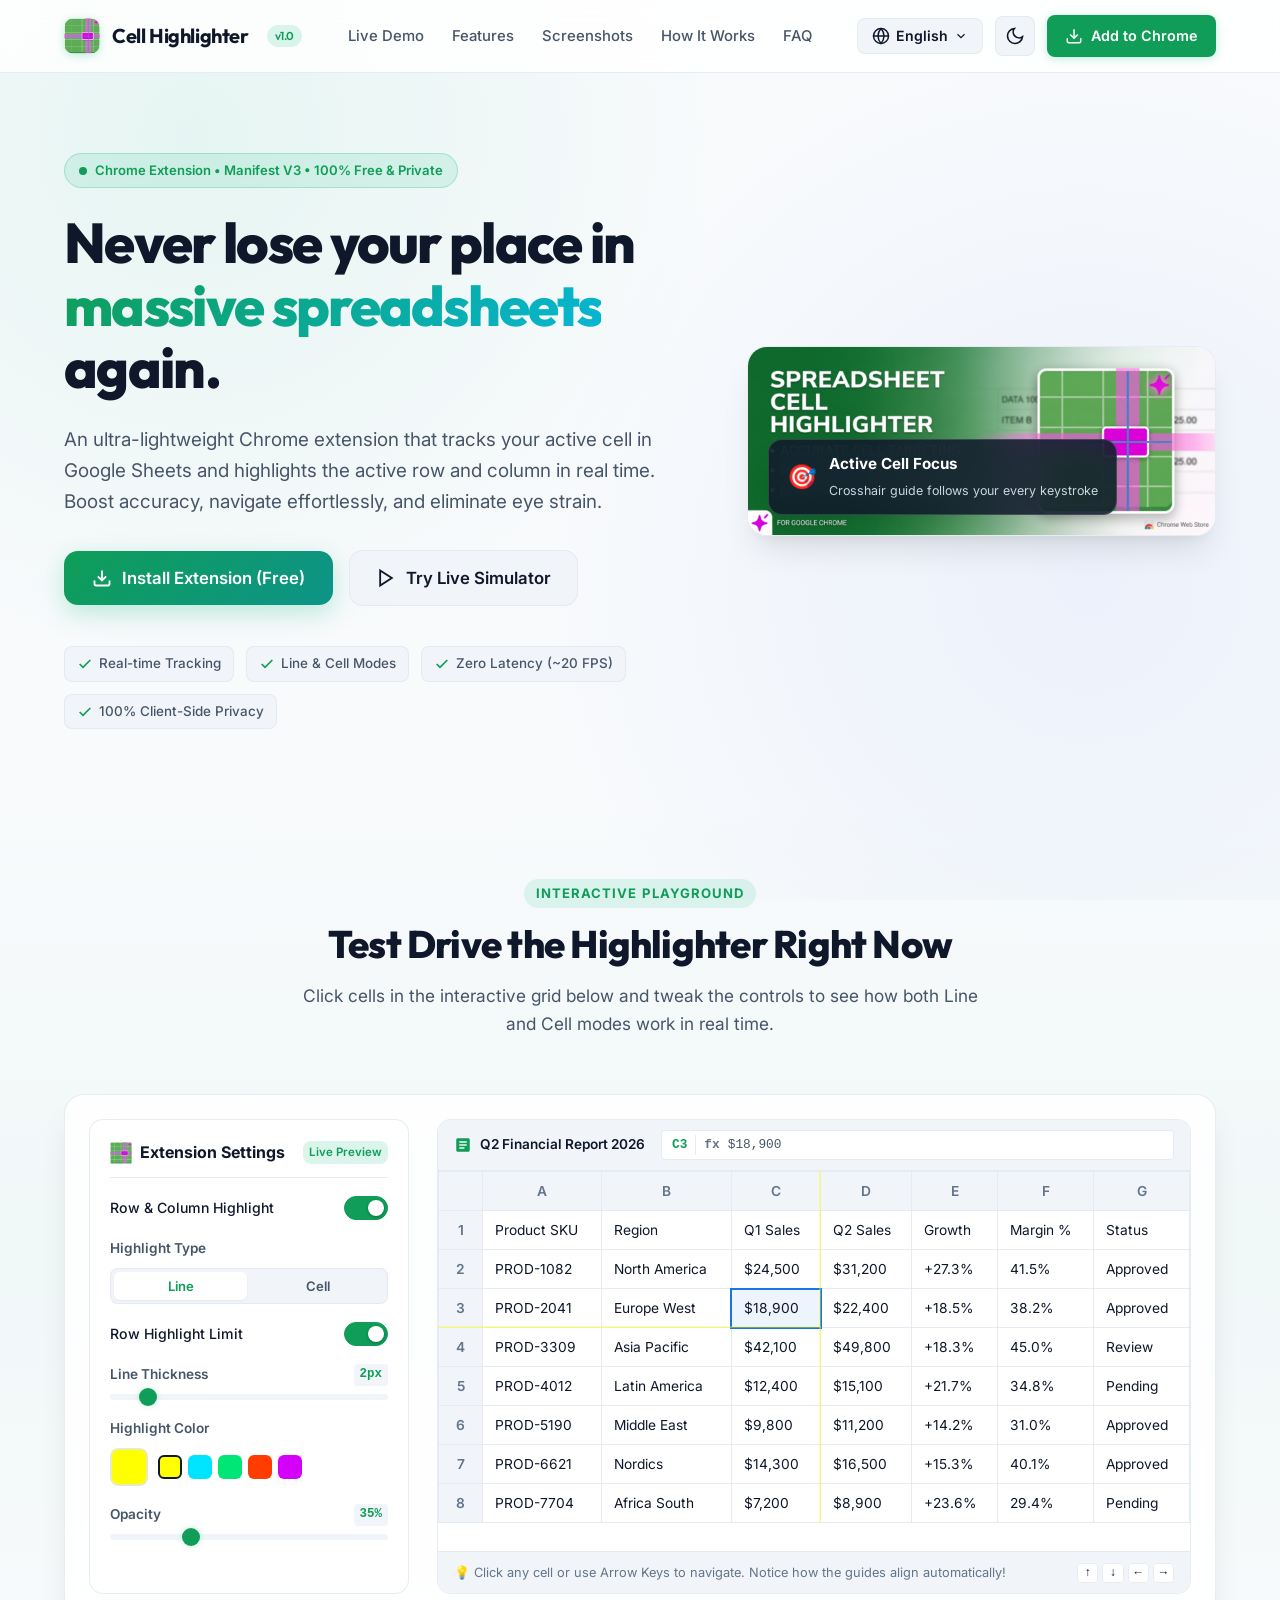
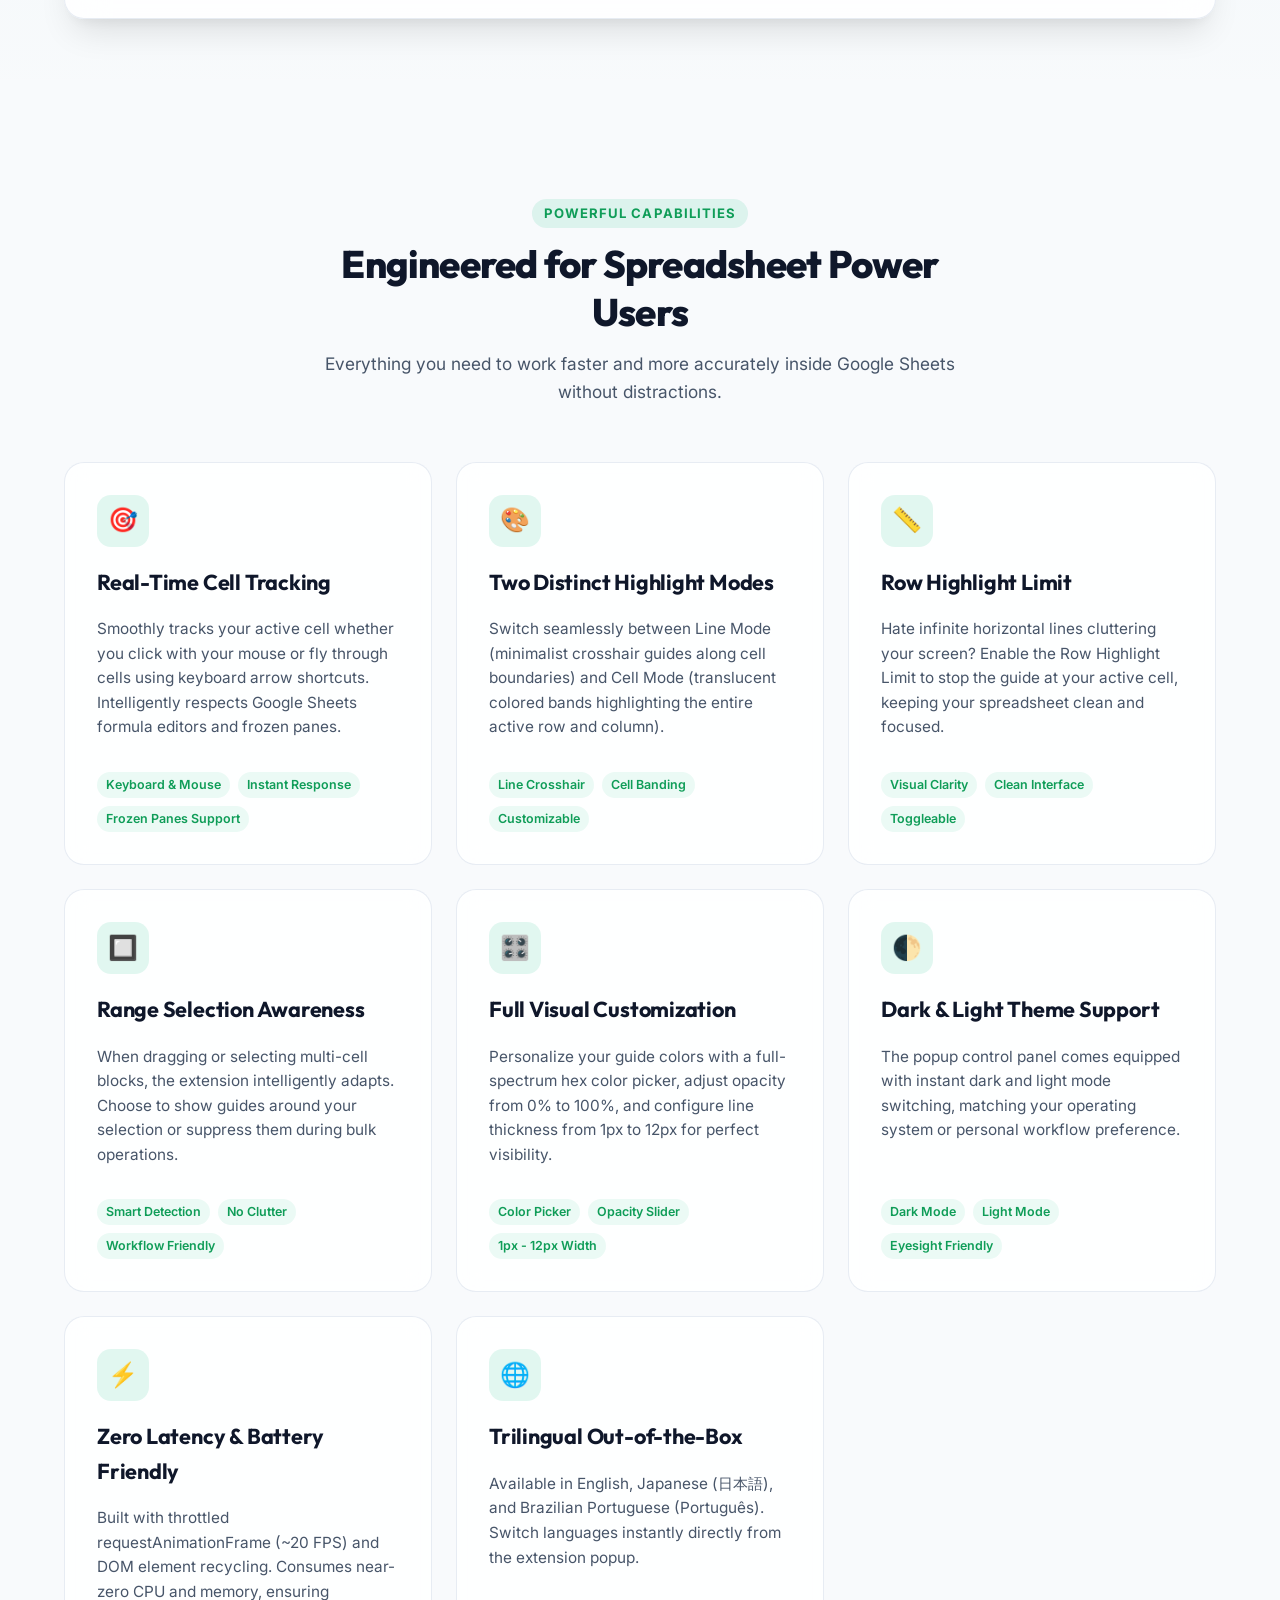
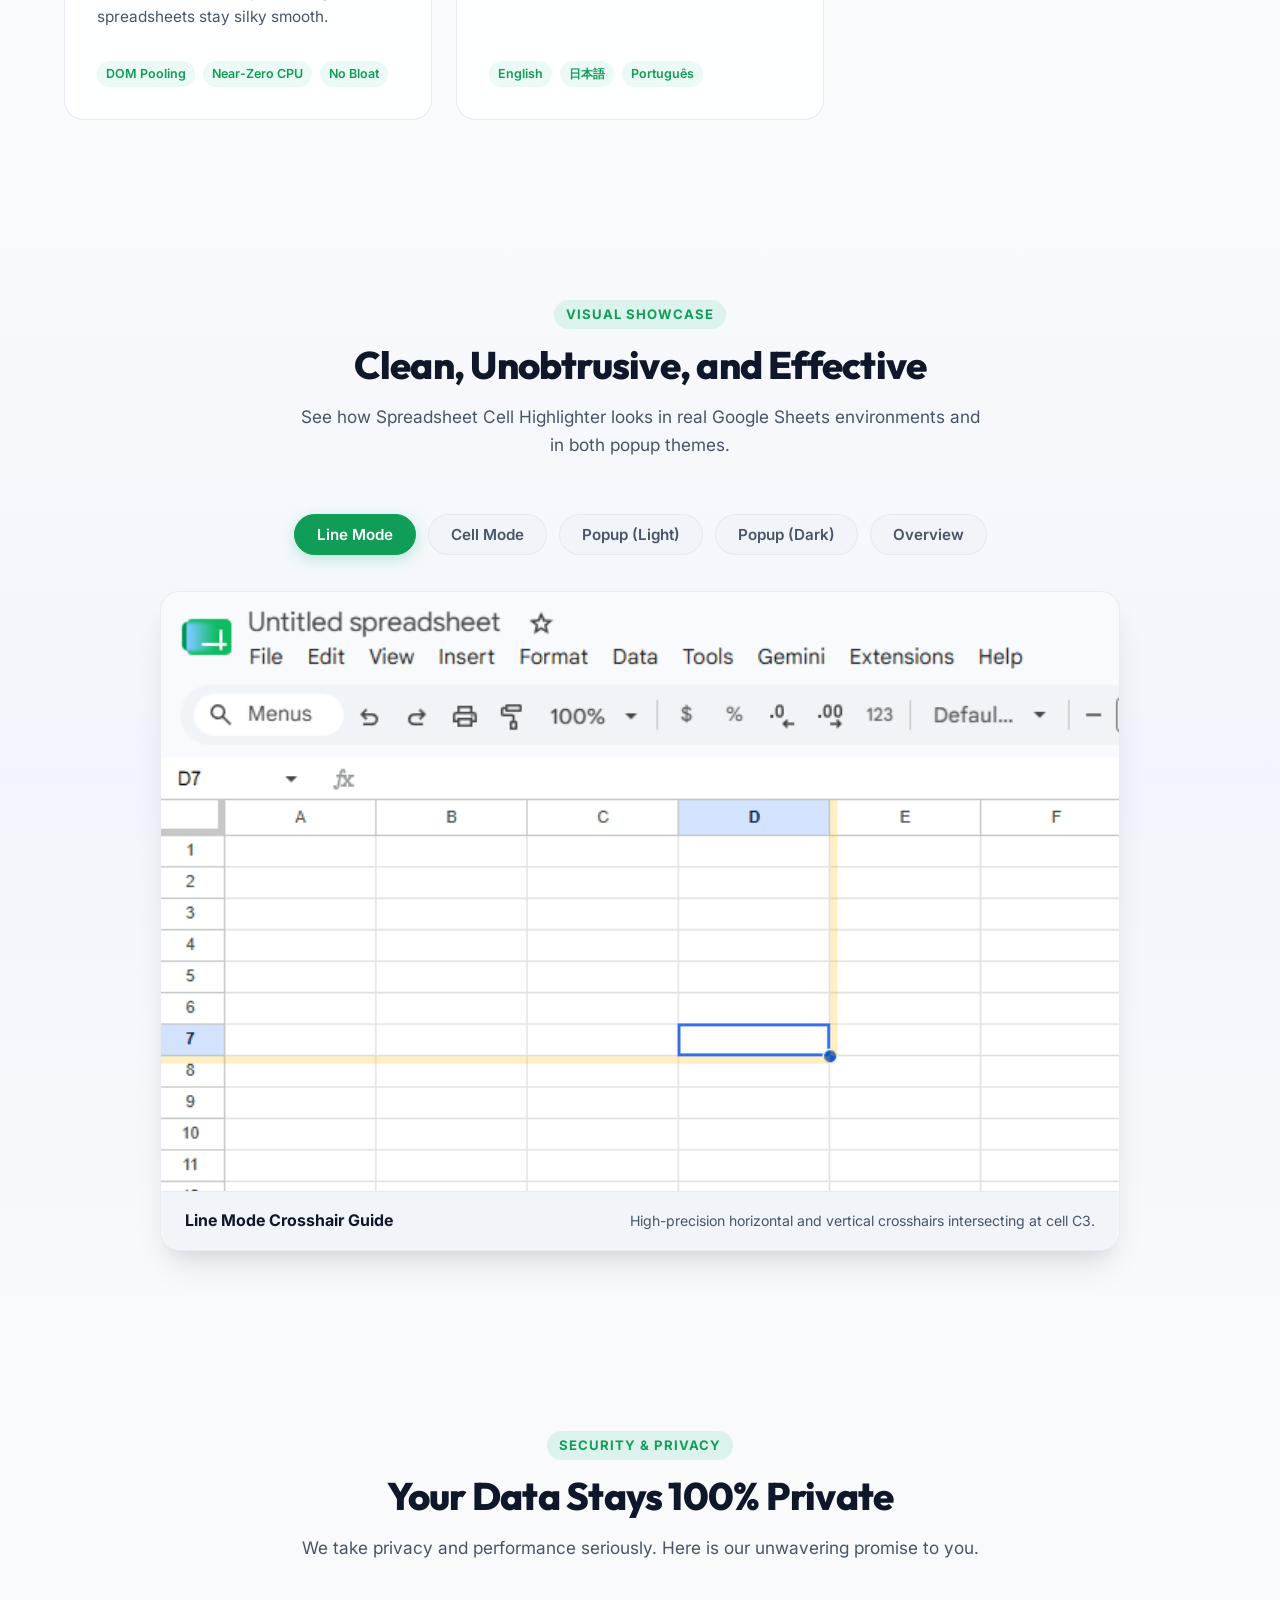
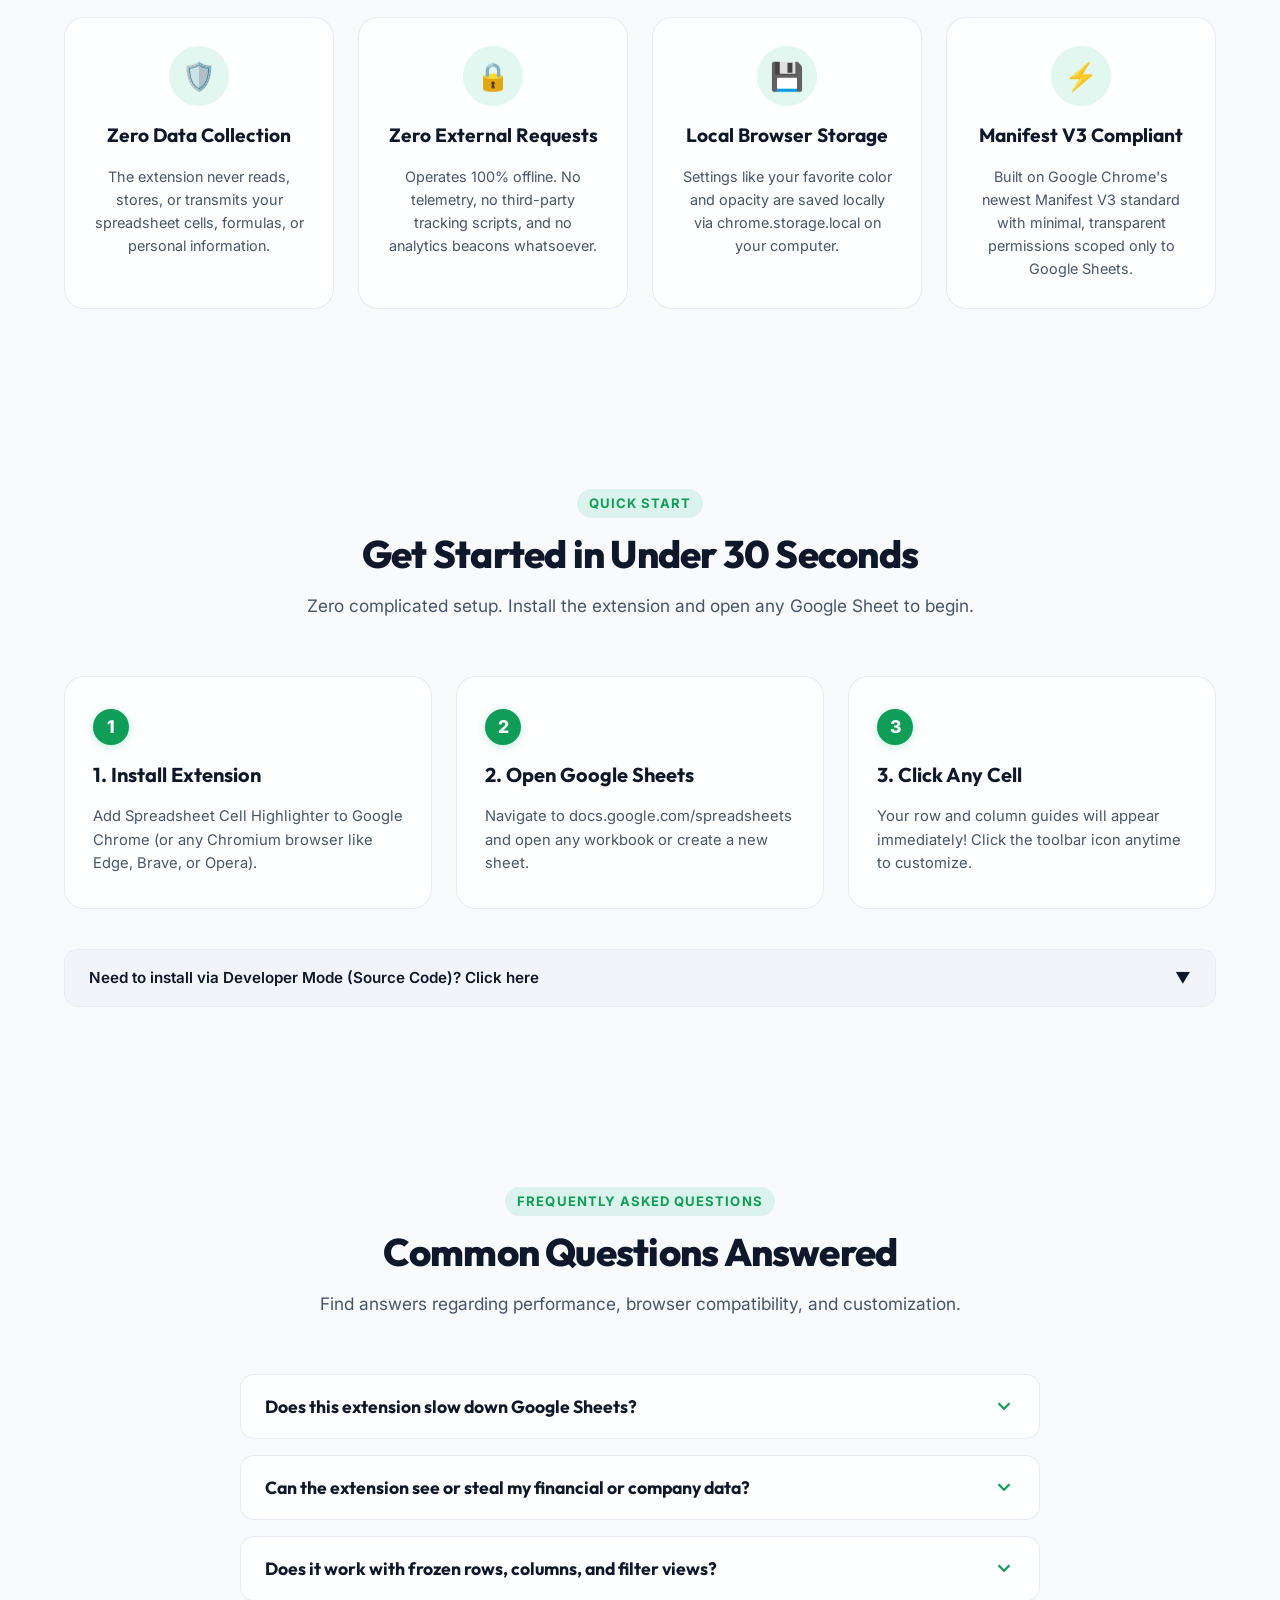
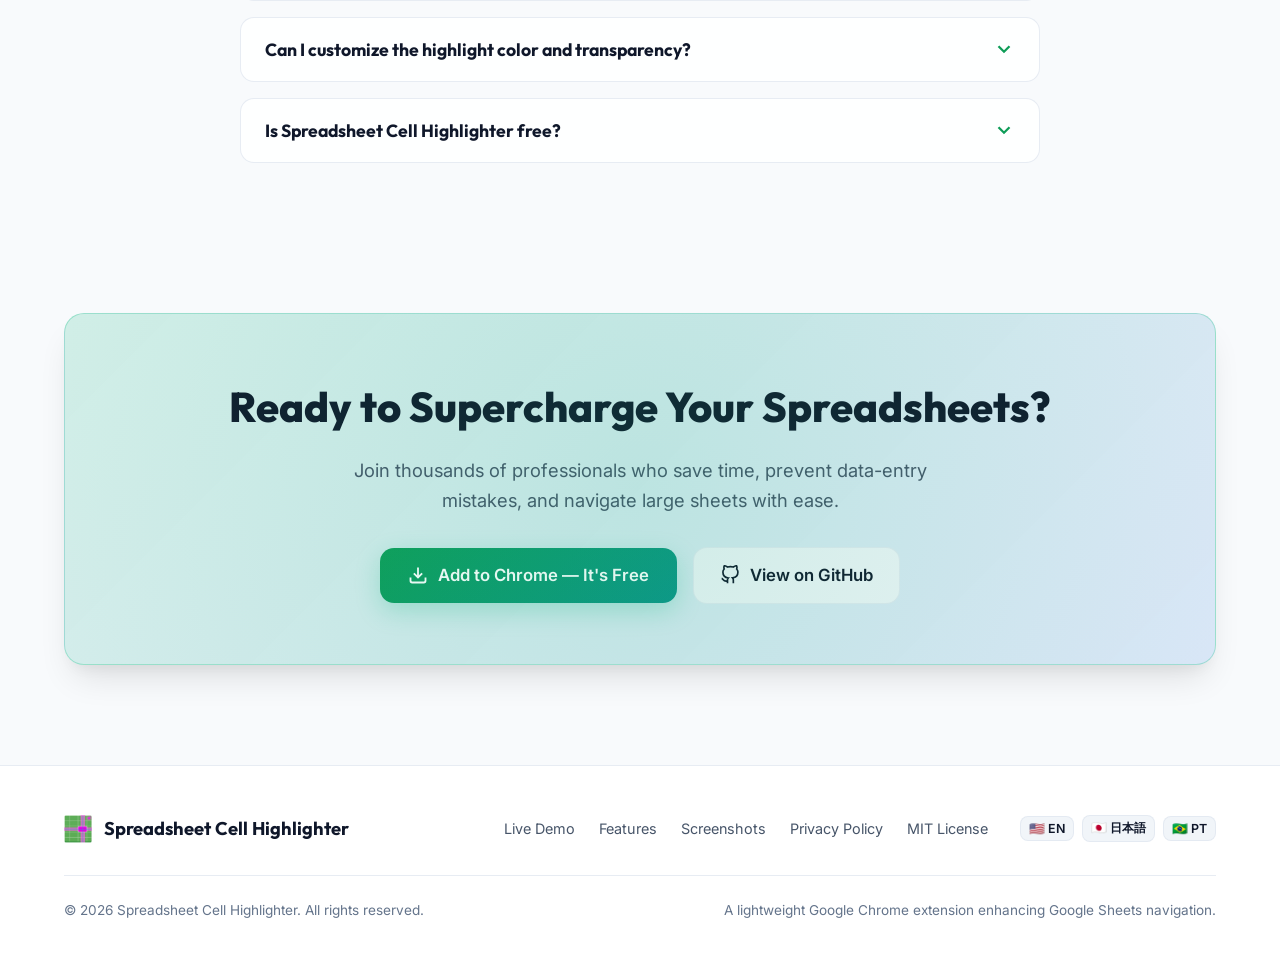
==== commit dc7a82bd: "feat: add landing page HTML structure for Spreadsheet Cell Highlighter extension" ====
--- a/docs/index.html
+++ b/docs/index.html
@@ -1,16 +1,20 @@
 <!DOCTYPE html>
 <html lang="en" data-theme="light">
+
 <head>
   <meta charset="UTF-8">
   <meta name="viewport" content="width=device-width, initial-scale=1.0">
   <title>Spreadsheet Cell Highlighter - Crosshair & Band Guides for Google Sheets</title>
-  <meta name="description" content="A lightweight Chrome extension that tracks the active cell in Google Sheets and highlights the active row and column in real-time. Boost data accuracy and eliminate eye fatigue.">
-  <meta name="keywords" content="Google Sheets highlighter, spreadsheet crosshair, cell highlighter, row column highlight, google sheets extension, chrome extension">
-  
+  <meta name="description"
+    content="A lightweight Chrome extension that tracks the active cell in Google Sheets and highlights the active row and column in real-time. Boost data accuracy and eliminate eye fatigue.">
+  <meta name="keywords"
+    content="Google Sheets highlighter, spreadsheet crosshair, cell highlighter, row column highlight, google sheets extension, chrome extension">
+
   <!-- Open Graph / Social Meta -->
   <meta property="og:type" content="website">
   <meta property="og:title" content="Spreadsheet Cell Highlighter - Google Chrome Extension">
-  <meta property="og:description" content="Never lose your place in massive spreadsheets. Real-time row & column highlight for Google Sheets.">
+  <meta property="og:description"
+    content="Never lose your place in massive spreadsheets. Real-time row & column highlight for Google Sheets.">
   <meta property="og:image" content="./assets/promo-marquee-1400x563.png">
 
   <!-- Favicon -->
@@ -19,11 +23,14 @@
   <!-- Google Fonts -->
   <link rel="preconnect" href="https://fonts.googleapis.com">
   <link rel="preconnect" href="https://fonts.gstatic.com" crossorigin>
-  <link href="https://fonts.googleapis.com/css2?family=Inter:wght@400;500;600;700&family=Outfit:wght@500;600;700;800&display=swap" rel="stylesheet">
+  <link
+    href="https://fonts.googleapis.com/css2?family=Inter:wght@400;500;600;700&family=Outfit:wght@500;600;700;800&display=swap"
+    rel="stylesheet">
 
   <!-- Stylesheet -->
   <link rel="stylesheet" href="./style.css">
 </head>
+
 <body>
 
   <!-- ==========================================
@@ -51,10 +58,12 @@
         <!-- Language Switcher -->
         <div class="lang-selector-wrapper">
           <button class="lang-select-btn" id="lang-select-btn" aria-label="Select Language">
-            <svg width="18" height="18" viewBox="0 0 24 24" fill="none" stroke="currentColor" stroke-width="2" stroke-linecap="round" stroke-linejoin="round">
+            <svg width="18" height="18" viewBox="0 0 24 24" fill="none" stroke="currentColor" stroke-width="2"
+              stroke-linecap="round" stroke-linejoin="round">
               <circle cx="12" cy="12" r="10"></circle>
               <line x1="2" y1="12" x2="22" y2="12"></line>
-              <path d="M12 2a15.3 15.3 0 0 1 4 10 15.3 15.3 0 0 1-4 10 15.3 15.3 0 0 1-4-10 15.3 15.3 0 0 1 4-10z"></path>
+              <path d="M12 2a15.3 15.3 0 0 1 4 10 15.3 15.3 0 0 1-4 10 15.3 15.3 0 0 1-4-10 15.3 15.3 0 0 1 4-10z">
+              </path>
             </svg>
             <span id="current-lang-label">English</span>
             <svg width="14" height="14" viewBox="0 0 24 24" fill="none" stroke="currentColor" stroke-width="2">
@@ -77,7 +86,8 @@
         <!-- Theme Toggle -->
         <button class="theme-btn" id="theme-toggle-btn" aria-label="Toggle Theme">
           <!-- Sun Icon (shown in dark mode) -->
-          <svg id="theme-icon-sun" style="display:none;" viewBox="0 0 24 24" fill="none" stroke="currentColor" stroke-width="2">
+          <svg id="theme-icon-sun" style="display:none;" viewBox="0 0 24 24" fill="none" stroke="currentColor"
+            stroke-width="2">
             <circle cx="12" cy="12" r="5"></circle>
             <line x1="12" y1="1" x2="12" y2="3"></line>
             <line x1="12" y1="21" x2="12" y2="23"></line>
@@ -130,11 +140,14 @@
             </div>
 
             <h1 class="hero-title">
-              <span data-i18n="heroTitlePrefix">Never lose your place in </span><span class="gradient-text" data-i18n="heroTitleGradient">massive spreadsheets</span><span data-i18n="heroTitleSuffix"> again.</span>
+              <span data-i18n="heroTitlePrefix">Never lose your place in </span><span class="gradient-text"
+                data-i18n="heroTitleGradient">massive spreadsheets</span><span data-i18n="heroTitleSuffix">
+                again.</span>
             </h1>
 
             <p class="hero-description" data-i18n="heroDescription">
-              An ultra-lightweight Chrome extension that tracks your active cell in Google Sheets and highlights the active row and column in real time. Boost accuracy, navigate effortlessly, and eliminate eye strain.
+              An ultra-lightweight Chrome extension that tracks your active cell in Google Sheets and highlights the
+              active row and column in real time. Boost accuracy, navigate effortlessly, and eliminate eye strain.
             </p>
 
             <div class="hero-actions">
@@ -157,19 +170,27 @@
 
             <div class="hero-features-chips">
               <div class="hero-chip">
-                <svg viewBox="0 0 24 24" fill="none" stroke="currentColor" stroke-width="2.5"><polyline points="20 6 9 17 4 12"></polyline></svg>
+                <svg viewBox="0 0 24 24" fill="none" stroke="currentColor" stroke-width="2.5">
+                  <polyline points="20 6 9 17 4 12"></polyline>
+                </svg>
                 <span data-i18n="heroChip1">Real-time Tracking</span>
               </div>
               <div class="hero-chip">
-                <svg viewBox="0 0 24 24" fill="none" stroke="currentColor" stroke-width="2.5"><polyline points="20 6 9 17 4 12"></polyline></svg>
+                <svg viewBox="0 0 24 24" fill="none" stroke="currentColor" stroke-width="2.5">
+                  <polyline points="20 6 9 17 4 12"></polyline>
+                </svg>
                 <span data-i18n="heroChip2">Line & Cell Modes</span>
               </div>
               <div class="hero-chip">
-                <svg viewBox="0 0 24 24" fill="none" stroke="currentColor" stroke-width="2.5"><polyline points="20 6 9 17 4 12"></polyline></svg>
+                <svg viewBox="0 0 24 24" fill="none" stroke="currentColor" stroke-width="2.5">
+                  <polyline points="20 6 9 17 4 12"></polyline>
+                </svg>
                 <span data-i18n="heroChip3">Zero Latency (~20 FPS)</span>
               </div>
               <div class="hero-chip">
-                <svg viewBox="0 0 24 24" fill="none" stroke="currentColor" stroke-width="2.5"><polyline points="20 6 9 17 4 12"></polyline></svg>
+                <svg viewBox="0 0 24 24" fill="none" stroke="currentColor" stroke-width="2.5">
+                  <polyline points="20 6 9 17 4 12"></polyline>
+                </svg>
                 <span data-i18n="heroChip4">100% Client-Side Privacy</span>
               </div>
             </div>
@@ -177,7 +198,8 @@
 
           <div class="hero-visual">
             <div class="hero-visual-card">
-              <img src="./assets/promo-marquee-1400x563.png" alt="Spreadsheet Cell Highlighter Preview" class="hero-banner-img">
+              <img src="./assets/promo-marquee-1400x563.png" alt="Spreadsheet Cell Highlighter Preview"
+                class="hero-banner-img">
               <div class="hero-floating-badge">
                 <div class="floating-badge-icon">🎯</div>
                 <div class="floating-badge-text">
@@ -200,7 +222,8 @@
           <span class="section-tag" data-i18n="simTag">Interactive Playground</span>
           <h2 class="section-title" data-i18n="simTitle">Test Drive the Highlighter Right Now</h2>
           <p class="section-subtitle" data-i18n="simSubtitle">
-            Click cells in the interactive grid below and tweak the controls to see how both Line and Cell modes work in real time.
+            Click cells in the interactive grid below and tweak the controls to see how both Line and Cell modes work in
+            real time.
           </p>
         </div>
 
@@ -230,7 +253,8 @@
             <div class="control-group">
               <span class="control-label" data-i18n="simStyleLabel">Highlight Type</span>
               <div class="segmented-control">
-                <button type="button" class="segmented-btn active" id="sim-style-line" data-i18n="simStyleLine">Line</button>
+                <button type="button" class="segmented-btn active" id="sim-style-line"
+                  data-i18n="simStyleLine">Line</button>
                 <button type="button" class="segmented-btn" id="sim-style-cell" data-i18n="simStyleCell">Cell</button>
               </div>
             </div>
@@ -285,7 +309,8 @@
             <div class="sheets-mockup-bar">
               <div class="sheets-mockup-tab">
                 <svg width="18" height="18" viewBox="0 0 24 24" fill="#0f9d58">
-                  <path d="M19 3H5c-1.1 0-2 .9-2 2v14c0 1.1.9 2 2 2h14c1.1 0 2-.9 2-2V5c0-1.1-.9-2-2-2zm-5 14H7v-2h7v2zm3-4H7v-2h10v2zm0-4H7V7h10v2z"/>
+                  <path
+                    d="M19 3H5c-1.1 0-2 .9-2 2v14c0 1.1.9 2 2 2h14c1.1 0 2-.9 2-2V5c0-1.1-.9-2-2-2zm-5 14H7v-2h7v2zm3-4H7v-2h10v2zm0-4H7V7h10v2z" />
                 </svg>
                 <span>Q2 Financial Report 2026</span>
               </div>
@@ -306,7 +331,8 @@
             </div>
 
             <div class="simulator-footer-hint">
-              <span data-i18n="simHint">💡 Click any cell or use Arrow Keys to navigate. Notice how the guides align automatically!</span>
+              <span data-i18n="simHint">💡 Click any cell or use Arrow Keys to navigate. Notice how the guides align
+                automatically!</span>
               <div>
                 <kbd>↑</kbd> <kbd>↓</kbd> <kbd>←</kbd> <kbd>→</kbd>
               </div>
@@ -335,7 +361,8 @@
             <div class="feature-icon-wrapper">🎯</div>
             <h3 class="feature-title" data-i18n="feat1Title">Real-Time Cell Tracking</h3>
             <p class="feature-text" data-i18n="feat1Desc">
-              Smoothly tracks your active cell whether you click with your mouse or fly through cells using keyboard arrow shortcuts. Intelligently respects Google Sheets formula editors and frozen panes.
+              Smoothly tracks your active cell whether you click with your mouse or fly through cells using keyboard
+              arrow shortcuts. Intelligently respects Google Sheets formula editors and frozen panes.
             </p>
             <div class="feature-tag-list">
               <span class="feature-tag" data-i18n="feat1Tag1">Keyboard & Mouse</span>
@@ -349,7 +376,8 @@
             <div class="feature-icon-wrapper">🎨</div>
             <h3 class="feature-title" data-i18n="feat2Title">Two Distinct Highlight Modes</h3>
             <p class="feature-text" data-i18n="feat2Desc">
-              Switch seamlessly between Line Mode (minimalist crosshair guides along cell boundaries) and Cell Mode (translucent colored bands highlighting the entire active row and column).
+              Switch seamlessly between Line Mode (minimalist crosshair guides along cell boundaries) and Cell Mode
+              (translucent colored bands highlighting the entire active row and column).
             </p>
             <div class="feature-tag-list">
               <span class="feature-tag" data-i18n="feat2Tag1">Line Crosshair</span>
@@ -363,7 +391,8 @@
             <div class="feature-icon-wrapper">📏</div>
             <h3 class="feature-title" data-i18n="feat3Title">Row Highlight Limit</h3>
             <p class="feature-text" data-i18n="feat3Desc">
-              Hate infinite horizontal lines cluttering your screen? Enable the Row Highlight Limit to stop the guide at your active cell, keeping your spreadsheet clean and focused.
+              Hate infinite horizontal lines cluttering your screen? Enable the Row Highlight Limit to stop the guide at
+              your active cell, keeping your spreadsheet clean and focused.
             </p>
             <div class="feature-tag-list">
               <span class="feature-tag" data-i18n="feat3Tag1">Visual Clarity</span>
@@ -377,7 +406,8 @@
             <div class="feature-icon-wrapper">🔲</div>
             <h3 class="feature-title" data-i18n="feat4Title">Range Selection Awareness</h3>
             <p class="feature-text" data-i18n="feat4Desc">
-              When dragging or selecting multi-cell blocks, the extension intelligently adapts. Choose to show guides around your selection or suppress them during bulk operations.
+              When dragging or selecting multi-cell blocks, the extension intelligently adapts. Choose to show guides
+              around your selection or suppress them during bulk operations.
             </p>
             <div class="feature-tag-list">
               <span class="feature-tag" data-i18n="feat4Tag1">Smart Detection</span>
@@ -391,7 +421,8 @@
             <div class="feature-icon-wrapper">🎛️</div>
             <h3 class="feature-title" data-i18n="feat5Title">Full Visual Customization</h3>
             <p class="feature-text" data-i18n="feat5Desc">
-              Personalize your guide colors with a full-spectrum hex color picker, adjust opacity from 0% to 100%, and configure line thickness from 1px to 12px for perfect visibility.
+              Personalize your guide colors with a full-spectrum hex color picker, adjust opacity from 0% to 100%, and
+              configure line thickness from 1px to 12px for perfect visibility.
             </p>
             <div class="feature-tag-list">
               <span class="feature-tag" data-i18n="feat5Tag1">Color Picker</span>
@@ -405,7 +436,8 @@
             <div class="feature-icon-wrapper">🌓</div>
             <h3 class="feature-title" data-i18n="feat6Title">Dark & Light Theme Support</h3>
             <p class="feature-text" data-i18n="feat6Desc">
-              The popup control panel comes equipped with instant dark and light mode switching, matching your operating system or personal workflow preference.
+              The popup control panel comes equipped with instant dark and light mode switching, matching your operating
+              system or personal workflow preference.
             </p>
             <div class="feature-tag-list">
               <span class="feature-tag" data-i18n="feat6Tag1">Dark Mode</span>
@@ -419,7 +451,8 @@
             <div class="feature-icon-wrapper">⚡</div>
             <h3 class="feature-title" data-i18n="feat7Title">Zero Latency & Battery Friendly</h3>
             <p class="feature-text" data-i18n="feat7Desc">
-              Built with throttled requestAnimationFrame (~20 FPS) and DOM element recycling. Consumes near-zero CPU and memory, ensuring spreadsheets stay silky smooth.
+              Built with throttled requestAnimationFrame (~20 FPS) and DOM element recycling. Consumes near-zero CPU and
+              memory, ensuring spreadsheets stay silky smooth.
             </p>
             <div class="feature-tag-list">
               <span class="feature-tag" data-i18n="feat7Tag1">DOM Pooling</span>
@@ -433,7 +466,8 @@
             <div class="feature-icon-wrapper">🌐</div>
             <h3 class="feature-title" data-i18n="feat8Title">Trilingual Out-of-the-Box</h3>
             <p class="feature-text" data-i18n="feat8Desc">
-              Available in English, Japanese (日本語), and Brazilian Portuguese (Português). Switch languages instantly directly from the extension popup.
+              Available in English, Japanese (日本語), and Brazilian Portuguese (Português). Switch languages instantly
+              directly from the extension popup.
             </p>
             <div class="feature-tag-list">
               <span class="feature-tag" data-i18n="feat8Tag1">English</span>
@@ -461,7 +495,8 @@
         <div class="gallery-tabs">
           <button class="gallery-tab-btn active" data-target="gallery-line" data-i18n="tabLine">Line Mode</button>
           <button class="gallery-tab-btn" data-target="gallery-cell" data-i18n="tabCell">Cell Mode</button>
-          <button class="gallery-tab-btn" data-target="gallery-pop-light" data-i18n="tabPopupLight">Popup (Light)</button>
+          <button class="gallery-tab-btn" data-target="gallery-pop-light" data-i18n="tabPopupLight">Popup
+            (Light)</button>
           <button class="gallery-tab-btn" data-target="gallery-pop-dark" data-i18n="tabPopupDark">Popup (Dark)</button>
           <button class="gallery-tab-btn" data-target="gallery-promo" data-i18n="tabPromo">Overview</button>
         </div>
@@ -473,7 +508,8 @@
               <img src="./assets/screenshot-4-line-highlight.png" alt="Line Mode Highlight">
               <div class="gallery-caption">
                 <div class="caption-title" data-i18n="capLineTitle">Line Mode Crosshair Guide</div>
-                <div class="caption-desc" data-i18n="capLineDesc">High-precision horizontal and vertical crosshairs intersecting at cell C3.</div>
+                <div class="caption-desc" data-i18n="capLineDesc">High-precision horizontal and vertical crosshairs
+                  intersecting at cell C3.</div>
               </div>
             </div>
           </div>
@@ -484,7 +520,8 @@
               <img src="./assets/screenshot-3-cell-highlight.png" alt="Cell Mode Highlight">
               <div class="gallery-caption">
                 <div class="caption-title" data-i18n="capCellTitle">Cell Mode Colored Bands</div>
-                <div class="caption-desc" data-i18n="capCellDesc">Gentle translucent yellow bands highlighting row 3 and column C simultaneously.</div>
+                <div class="caption-desc" data-i18n="capCellDesc">Gentle translucent yellow bands highlighting row 3 and
+                  column C simultaneously.</div>
               </div>
             </div>
           </div>
@@ -495,7 +532,8 @@
               <img src="./assets/screenshot-1-control-panel.png" alt="Popup Control Panel Light Theme">
               <div class="gallery-caption">
                 <div class="caption-title" data-i18n="capPopupLightTitle">Light Mode Popup Panel</div>
-                <div class="caption-desc" data-i18n="capPopupLightDesc">Clean, responsive settings popup with instant controls and color sliders.</div>
+                <div class="caption-desc" data-i18n="capPopupLightDesc">Clean, responsive settings popup with instant
+                  controls and color sliders.</div>
               </div>
             </div>
           </div>
@@ -506,7 +544,8 @@
               <img src="./assets/screenshot-2-control-panel-dark-mode.png" alt="Popup Control Panel Dark Theme">
               <div class="gallery-caption">
                 <div class="caption-title" data-i18n="capPopupDarkTitle">Dark Mode Popup Panel</div>
-                <div class="caption-desc" data-i18n="capPopupDarkDesc">OLED-friendly dark theme designed for comfortable late-night data sessions.</div>
+                <div class="caption-desc" data-i18n="capPopupDarkDesc">OLED-friendly dark theme designed for comfortable
+                  late-night data sessions.</div>
               </div>
             </div>
           </div>
@@ -517,7 +556,8 @@
               <img src="./assets/promo-large-920x370.png" alt="Promotional Overview">
               <div class="gallery-caption">
                 <div class="caption-title" data-i18n="capPromoTitle">Spreadsheet Cell Highlighter Banner</div>
-                <div class="caption-desc" data-i18n="capPromoDesc">Designed specifically to boost data accuracy and reduce eye fatigue.</div>
+                <div class="caption-desc" data-i18n="capPromoDesc">Designed specifically to boost data accuracy and
+                  reduce eye fatigue.</div>
               </div>
             </div>
           </div>
@@ -542,25 +582,29 @@
           <div class="trust-card">
             <div class="trust-icon">🛡️</div>
             <h3 class="trust-title" data-i18n="trust1Title">Zero Data Collection</h3>
-            <p class="trust-desc" data-i18n="trust1Desc">The extension never reads, stores, or transmits your spreadsheet cells, formulas, or personal information.</p>
+            <p class="trust-desc" data-i18n="trust1Desc">The extension never reads, stores, or transmits your
+              spreadsheet cells, formulas, or personal information.</p>
           </div>
 
           <div class="trust-card">
             <div class="trust-icon">🔒</div>
             <h3 class="trust-title" data-i18n="trust2Title">Zero External Requests</h3>
-            <p class="trust-desc" data-i18n="trust2Desc">Operates 100% offline. No telemetry, no third-party tracking scripts, and no analytics beacons whatsoever.</p>
+            <p class="trust-desc" data-i18n="trust2Desc">Operates 100% offline. No telemetry, no third-party tracking
+              scripts, and no analytics beacons whatsoever.</p>
           </div>
 
           <div class="trust-card">
             <div class="trust-icon">💾</div>
             <h3 class="trust-title" data-i18n="trust3Title">Local Browser Storage</h3>
-            <p class="trust-desc" data-i18n="trust3Desc">Settings like your favorite color and opacity are saved locally via chrome.storage.local on your computer.</p>
+            <p class="trust-desc" data-i18n="trust3Desc">Settings like your favorite color and opacity are saved locally
+              via chrome.storage.local on your computer.</p>
           </div>
 
           <div class="trust-card">
             <div class="trust-icon">⚡</div>
             <h3 class="trust-title" data-i18n="trust4Title">Manifest V3 Compliant</h3>
-            <p class="trust-desc" data-i18n="trust4Desc">Built on Google Chrome's newest Manifest V3 standard with minimal, transparent permissions scoped only to Google Sheets.</p>
+            <p class="trust-desc" data-i18n="trust4Desc">Built on Google Chrome's newest Manifest V3 standard with
+              minimal, transparent permissions scoped only to Google Sheets.</p>
           </div>
         </div>
       </div>
@@ -583,19 +627,22 @@
           <div class="step-card">
             <div class="step-number">1</div>
             <h3 class="step-title" data-i18n="step1Title">1. Install Extension</h3>
-            <p class="step-desc" data-i18n="step1Desc">Add Spreadsheet Cell Highlighter to Google Chrome (or any Chromium browser like Edge, Brave, or Opera).</p>
+            <p class="step-desc" data-i18n="step1Desc">Add Spreadsheet Cell Highlighter to Google Chrome (or any
+              Chromium browser like Edge, Brave, or Opera).</p>
           </div>
 
           <div class="step-card">
             <div class="step-number">2</div>
             <h3 class="step-title" data-i18n="step2Title">2. Open Google Sheets</h3>
-            <p class="step-desc" data-i18n="step2Desc">Navigate to docs.google.com/spreadsheets and open any workbook or create a new sheet.</p>
+            <p class="step-desc" data-i18n="step2Desc">Navigate to docs.google.com/spreadsheets and open any workbook or
+              create a new sheet.</p>
           </div>
 
           <div class="step-card">
             <div class="step-number">3</div>
             <h3 class="step-title" data-i18n="step3Title">3. Click Any Cell</h3>
-            <p class="step-desc" data-i18n="step3Desc">Your row and column guides will appear immediately! Click the toolbar icon anytime to customize.</p>
+            <p class="step-desc" data-i18n="step3Desc">Your row and column guides will appear immediately! Click the
+              toolbar icon anytime to customize.</p>
           </div>
         </div>
 
@@ -633,50 +680,67 @@
           <div class="faq-item">
             <button class="faq-question">
               <span data-i18n="faqQ1">Does this extension slow down Google Sheets?</span>
-              <svg class="faq-icon" viewBox="0 0 24 24" fill="none" stroke="currentColor" stroke-width="2.5"><polyline points="6 9 12 15 18 9"></polyline></svg>
+              <svg class="faq-icon" viewBox="0 0 24 24" fill="none" stroke="currentColor" stroke-width="2.5">
+                <polyline points="6 9 12 15 18 9"></polyline>
+              </svg>
             </button>
             <div class="faq-answer" data-i18n="faqA1">
-              Not at all! The extension is engineered using DOM element pooling and throttled requestAnimationFrame cycles. It creates only 2 persistent guide elements in memory instead of creating elements on every click, ensuring buttery smooth 60 FPS scrolling.
+              Not at all! The extension is engineered using DOM element pooling and throttled requestAnimationFrame
+              cycles. It creates only 2 persistent guide elements in memory instead of creating elements on every click,
+              ensuring buttery smooth 60 FPS scrolling.
             </div>
           </div>
 
           <div class="faq-item">
             <button class="faq-question">
               <span data-i18n="faqQ2">Can the extension see or steal my financial or company data?</span>
-              <svg class="faq-icon" viewBox="0 0 24 24" fill="none" stroke="currentColor" stroke-width="2.5"><polyline points="6 9 12 15 18 9"></polyline></svg>
+              <svg class="faq-icon" viewBox="0 0 24 24" fill="none" stroke="currentColor" stroke-width="2.5">
+                <polyline points="6 9 12 15 18 9"></polyline>
+              </svg>
             </button>
             <div class="faq-answer" data-i18n="faqA2">
-              No. The extension only inspects the coordinate position (bounding rectangle) of the active cell border in the DOM to place the guide lines. It never reads the text content, cell values, or formulas of your spreadsheet.
+              No. The extension only inspects the coordinate position (bounding rectangle) of the active cell border in
+              the DOM to place the guide lines. It never reads the text content, cell values, or formulas of your
+              spreadsheet.
             </div>
           </div>
 
           <div class="faq-item">
             <button class="faq-question">
               <span data-i18n="faqQ3">Does it work with frozen rows, columns, and filter views?</span>
-              <svg class="faq-icon" viewBox="0 0 24 24" fill="none" stroke="currentColor" stroke-width="2.5"><polyline points="6 9 12 15 18 9"></polyline></svg>
+              <svg class="faq-icon" viewBox="0 0 24 24" fill="none" stroke="currentColor" stroke-width="2.5">
+                <polyline points="6 9 12 15 18 9"></polyline>
+              </svg>
             </button>
             <div class="faq-answer" data-i18n="faqA3">
-              Yes! The guide overlays are placed directly over the sheet viewport and automatically adapt as you scroll, select, and edit cells across frozen panes and standard sheets.
+              Yes! The guide overlays are placed directly over the sheet viewport and automatically adapt as you scroll,
+              select, and edit cells across frozen panes and standard sheets.
             </div>
           </div>
 
           <div class="faq-item">
             <button class="faq-question">
               <span data-i18n="faqQ4">Can I customize the highlight color and transparency?</span>
-              <svg class="faq-icon" viewBox="0 0 24 24" fill="none" stroke="currentColor" stroke-width="2.5"><polyline points="6 9 12 15 18 9"></polyline></svg>
+              <svg class="faq-icon" viewBox="0 0 24 24" fill="none" stroke="currentColor" stroke-width="2.5">
+                <polyline points="6 9 12 15 18 9"></polyline>
+              </svg>
             </button>
             <div class="faq-answer" data-i18n="faqA4">
-              Yes! Click the extension icon in your Chrome toolbar to open the settings popup. You can select any color using the color picker, adjust opacity from 0% to 100%, and set line thickness from 1px to 12px.
+              Yes! Click the extension icon in your Chrome toolbar to open the settings popup. You can select any color
+              using the color picker, adjust opacity from 0% to 100%, and set line thickness from 1px to 12px.
             </div>
           </div>
 
           <div class="faq-item">
             <button class="faq-question">
               <span data-i18n="faqQ5">Is Spreadsheet Cell Highlighter free?</span>
-              <svg class="faq-icon" viewBox="0 0 24 24" fill="none" stroke="currentColor" stroke-width="2.5"><polyline points="6 9 12 15 18 9"></polyline></svg>
+              <svg class="faq-icon" viewBox="0 0 24 24" fill="none" stroke="currentColor" stroke-width="2.5">
+                <polyline points="6 9 12 15 18 9"></polyline>
+              </svg>
             </button>
             <div class="faq-answer" data-i18n="faqA5">
-              Yes, it is 100% free and open-source under the permissive MIT License. You are free to inspect the code, modify it, or contribute on GitHub.
+              Yes, it is 100% free and open-source under the permissive MIT License. You are free to inspect the code,
+              modify it, or contribute on GitHub.
             </div>
           </div>
         </div>
@@ -691,7 +755,8 @@
         <div class="cta-box">
           <h2 class="cta-title" data-i18n="ctaTitle">Ready to Supercharge Your Spreadsheets?</h2>
           <p class="cta-desc" data-i18n="ctaDesc">
-            Join thousands of professionals who save time, prevent data-entry mistakes, and navigate large sheets with ease.
+            Join thousands of professionals who save time, prevent data-entry mistakes, and navigate large sheets with
+            ease.
           </p>
           <div class="cta-actions">
             <a href="#how-it-works" class="btn-primary">
@@ -702,9 +767,12 @@
               </svg>
               <span data-i18n="ctaInstallBtn">Add to Chrome — It's Free</span>
             </a>
-            <a href="https://github.com" target="_blank" rel="noopener noreferrer" class="btn-secondary">
+            <a href="https://github.com/lincoln90/Spreadsheet-Cell-Highlighter/releases" target="_blank"
+              rel="noopener noreferrer" class="btn-secondary">
               <svg width="20" height="20" viewBox="0 0 24 24" fill="none" stroke="currentColor" stroke-width="2">
-                <path d="M9 19c-5 1.5-5-2.5-7-3m14 6v-3.87a3.37 3.37 0 0 0-.94-2.61c3.14-.35 6.44-1.54 6.44-7A5.44 5.44 0 0 0 20 4.77 5.07 5.07 0 0 0 19.91 1S18.73.65 16 2.48a13.38 13.38 0 0 0-7 0C6.27.65 5.09 1 5.09 1A5.07 5.07 0 0 0 5 4.77a5.44 5.44 0 0 0-1.5 3.78c0 5.42 3.3 6.61 6.44 7A3.37 3.37 0 0 0 9 18.13V22"></path>
+                <path
+                  d="M9 19c-5 1.5-5-2.5-7-3m14 6v-3.87a3.37 3.37 0 0 0-.94-2.61c3.14-.35 6.44-1.54 6.44-7A5.44 5.44 0 0 0 20 4.77 5.07 5.07 0 0 0 19.91 1S18.73.65 16 2.48a13.38 13.38 0 0 0-7 0C6.27.65 5.09 1 5.09 1A5.07 5.07 0 0 0 5 4.77a5.44 5.44 0 0 0-1.5 3.78c0 5.42 3.3 6.61 6.44 7A3.37 3.37 0 0 0 9 18.13V22">
+                </path>
               </svg>
               <span data-i18n="ctaGithubBtn">View on GitHub</span>
             </a>
@@ -748,4 +816,5 @@
   <!-- Application Script -->
   <script src="./app.js"></script>
 </body>
-</html>
+
+</html>
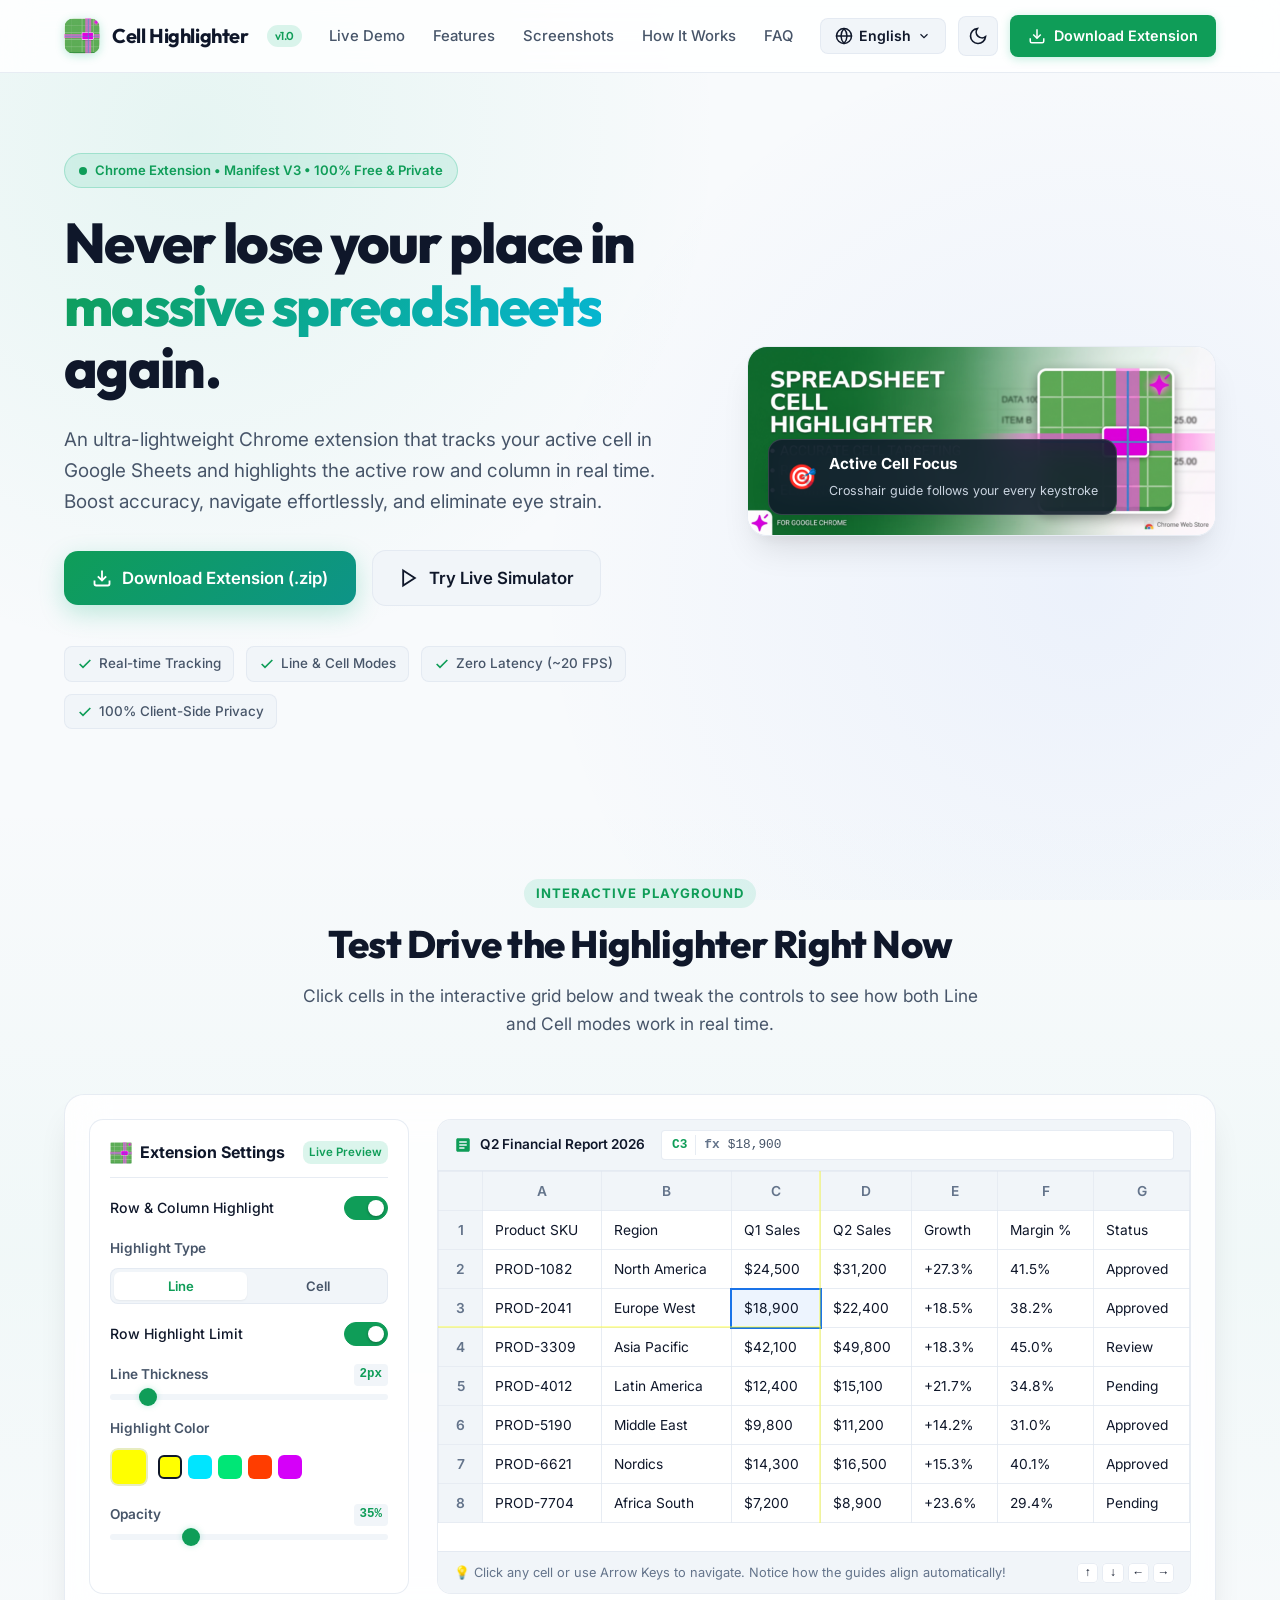
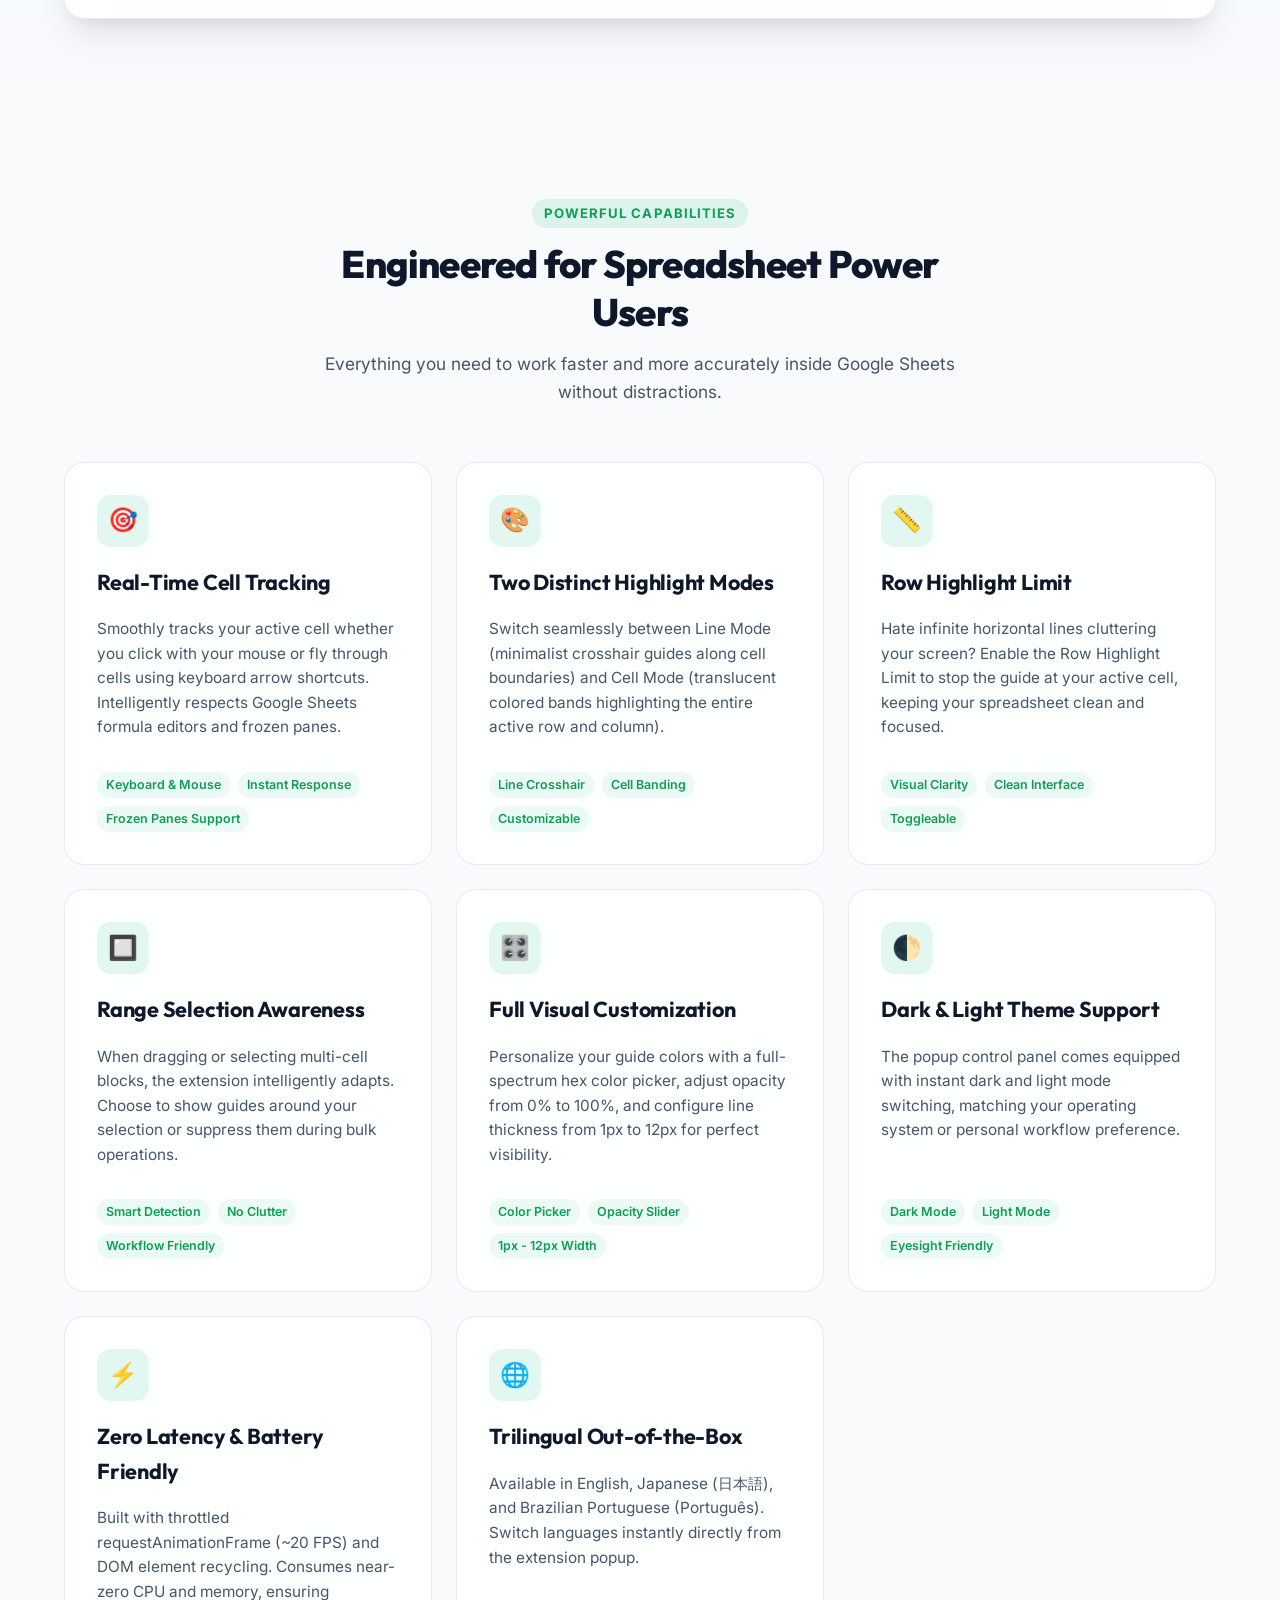
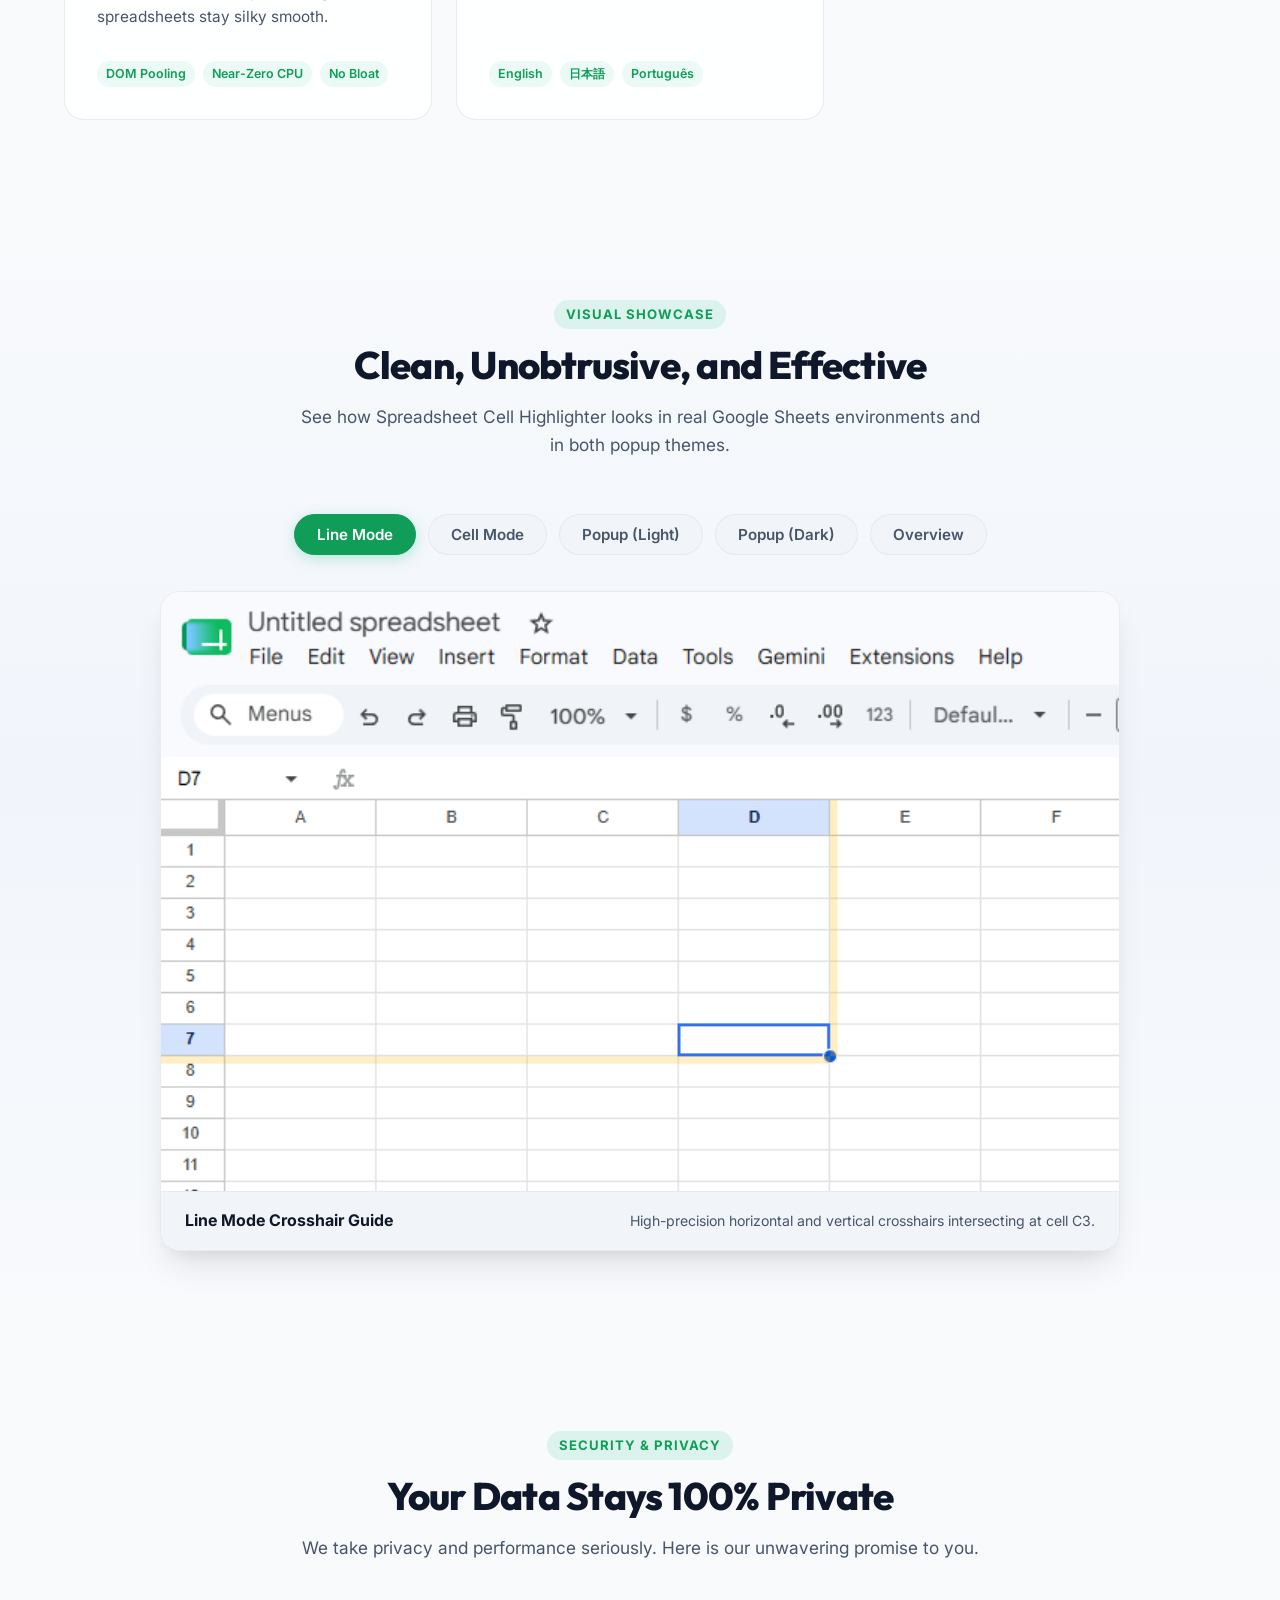
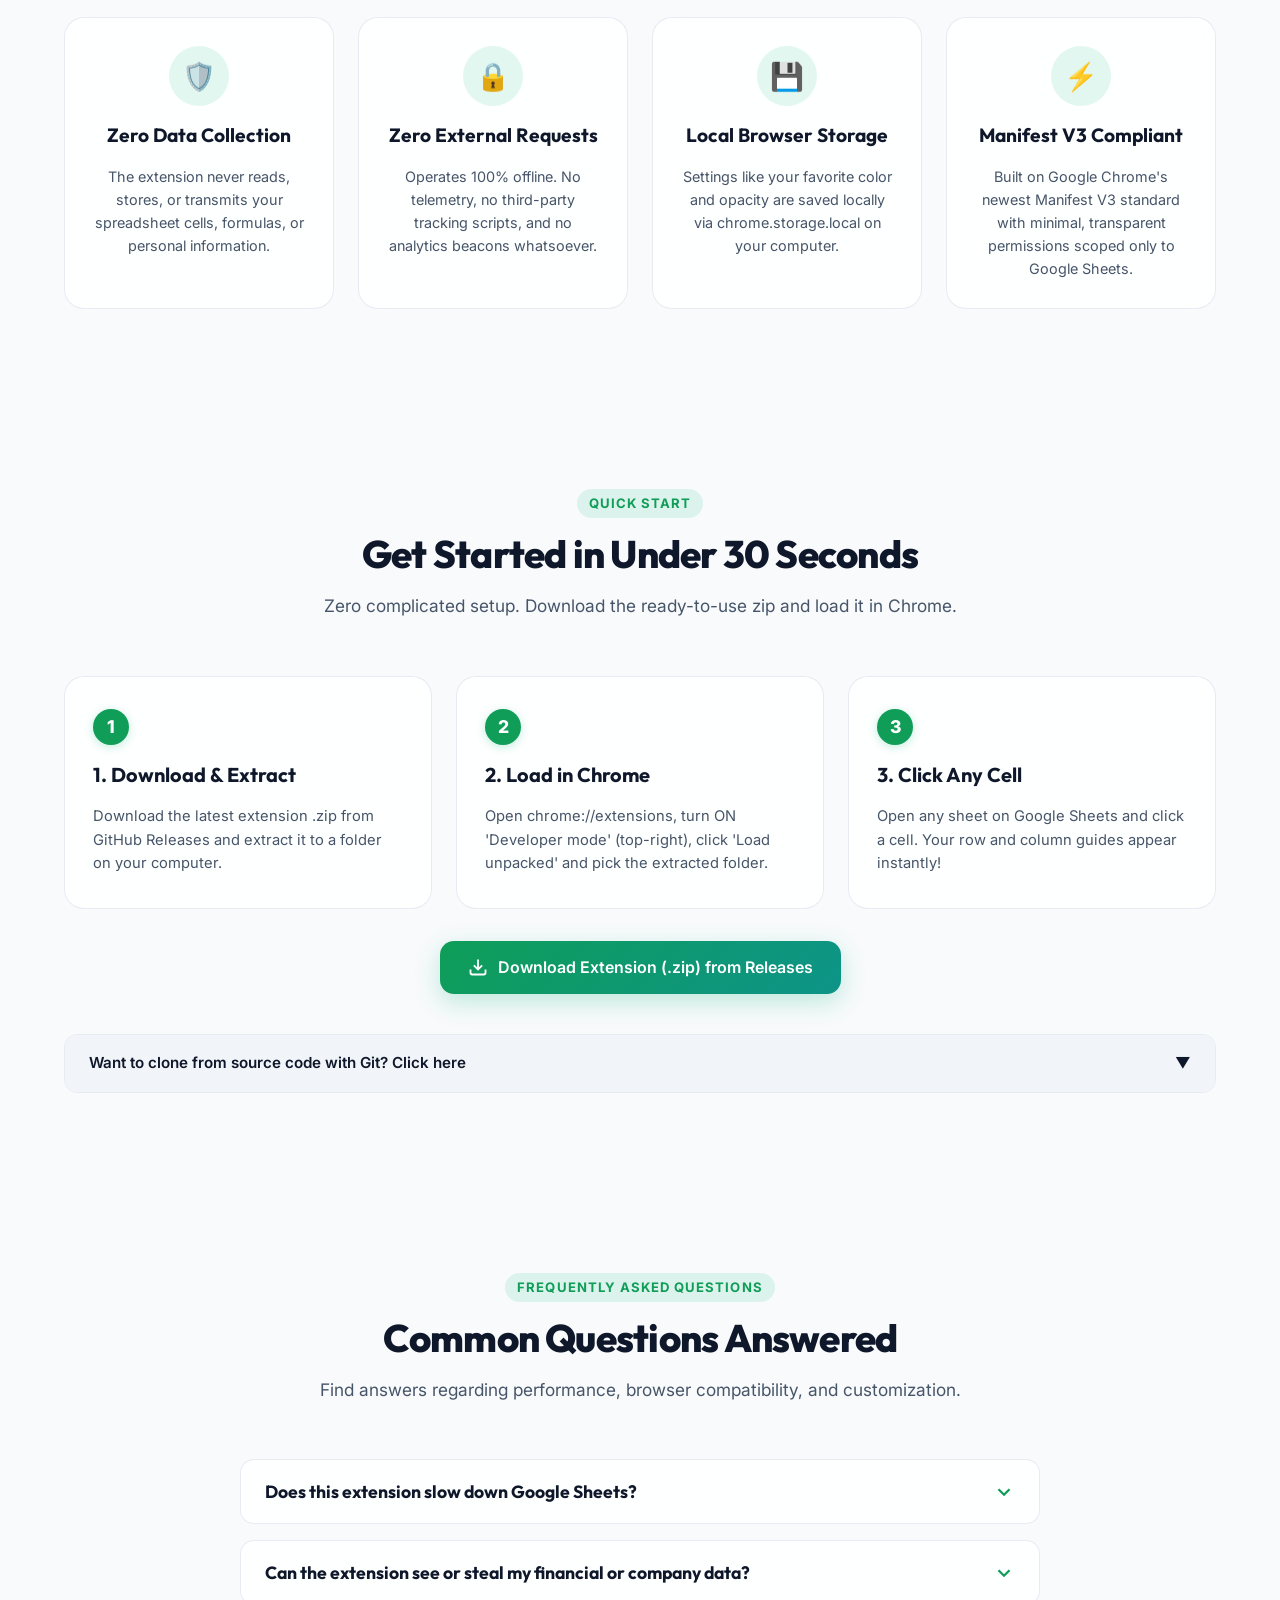
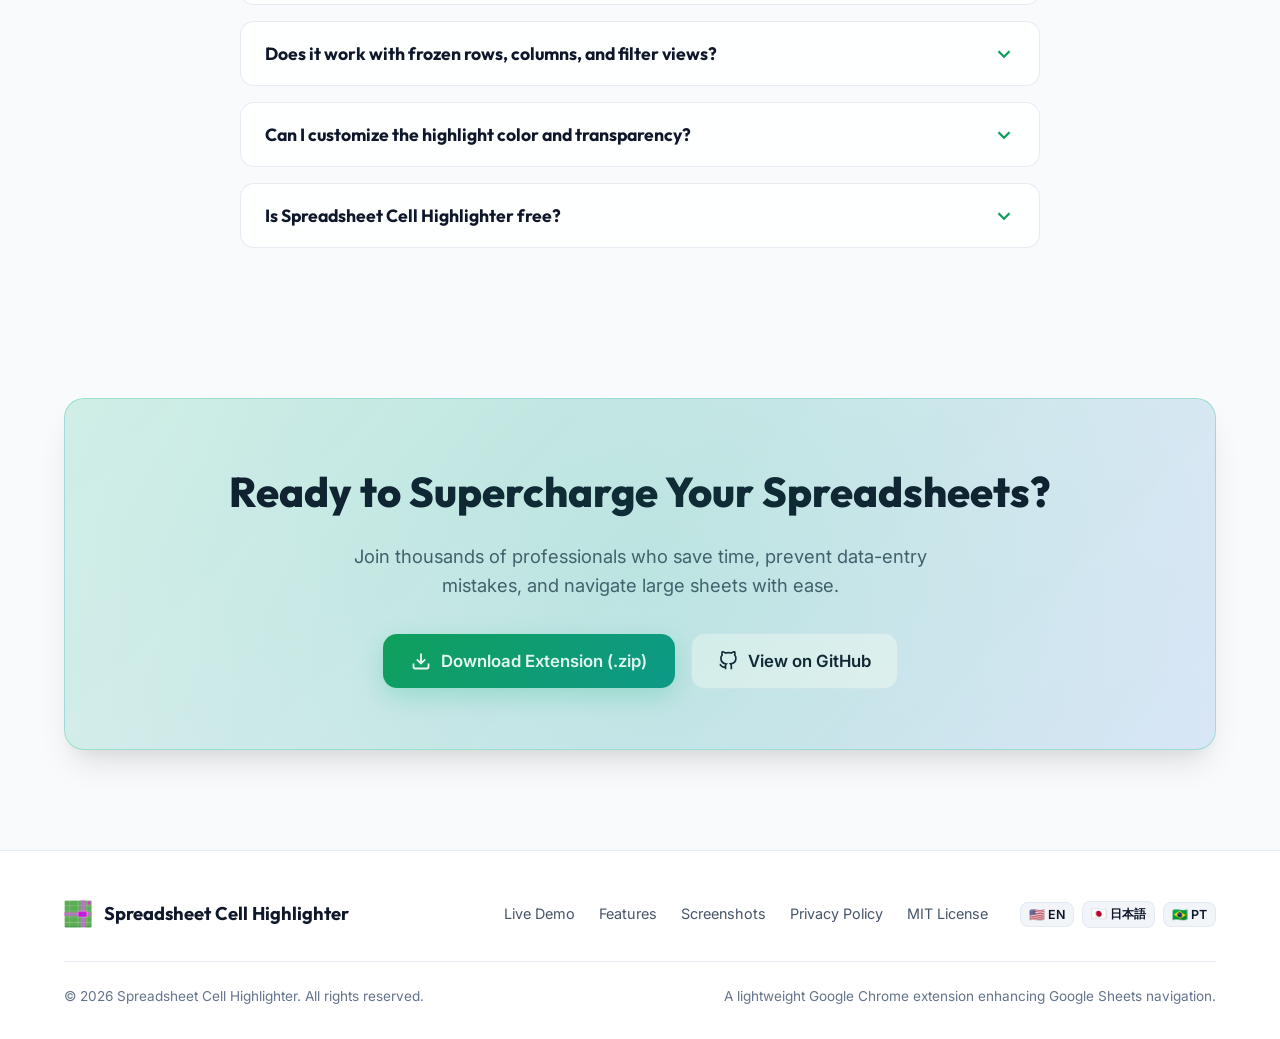
==== commit 446705b1: "feat: add interactive documentation website with live spreadsheet simulator and multi-language suppo" ====
--- a/docs/index.html
+++ b/docs/index.html
@@ -619,45 +619,54 @@
           <span class="section-tag" data-i18n="howTag">Quick Start</span>
           <h2 class="section-title" data-i18n="howTitle">Get Started in Under 30 Seconds</h2>
           <p class="section-subtitle" data-i18n="howSubtitle">
-            Zero complicated setup. Install the extension and open any Google Sheet to begin.
+            Zero complicated setup. Download the ready-to-use zip and load it in Chrome.
           </p>
         </div>
 
         <div class="steps-grid">
           <div class="step-card">
             <div class="step-number">1</div>
-            <h3 class="step-title" data-i18n="step1Title">1. Install Extension</h3>
-            <p class="step-desc" data-i18n="step1Desc">Add Spreadsheet Cell Highlighter to Google Chrome (or any
-              Chromium browser like Edge, Brave, or Opera).</p>
+            <h3 class="step-title" data-i18n="step1Title">1. Download & Extract</h3>
+            <p class="step-desc" data-i18n="step1Desc">Download the latest extension .zip from GitHub Releases and extract it to a folder on your computer.</p>
           </div>
 
           <div class="step-card">
             <div class="step-number">2</div>
-            <h3 class="step-title" data-i18n="step2Title">2. Open Google Sheets</h3>
-            <p class="step-desc" data-i18n="step2Desc">Navigate to docs.google.com/spreadsheets and open any workbook or
-              create a new sheet.</p>
+            <h3 class="step-title" data-i18n="step2Title">2. Load in Chrome</h3>
+            <p class="step-desc" data-i18n="step2Desc">Open chrome://extensions, turn ON 'Developer mode' (top-right), click 'Load unpacked' and pick the extracted folder.</p>
           </div>
 
           <div class="step-card">
             <div class="step-number">3</div>
             <h3 class="step-title" data-i18n="step3Title">3. Click Any Cell</h3>
-            <p class="step-desc" data-i18n="step3Desc">Your row and column guides will appear immediately! Click the
-              toolbar icon anytime to customize.</p>
-          </div>
+            <p class="step-desc" data-i18n="step3Desc">Open any spreadsheet on Google Sheets and click a cell. Your row and column guides appear instantly!</p>
+          </div>
+        </div>
+
+        <div style="text-align: center; margin-top: 32px;">
+          <a href="https://github.com/lincoln90/Spreadsheet-Cell-Highlighter/releases" target="_blank"
+            rel="noopener noreferrer" class="btn-primary" style="display: inline-flex; align-items: center; gap: 10px; padding: 14px 28px; font-size: 1rem;">
+            <svg width="20" height="20" viewBox="0 0 24 24" fill="none" stroke="currentColor" stroke-width="2.2">
+              <path d="M21 15v4a2 2 0 0 1-2 2H5a2 2 0 0 1-2-2v-4"></path>
+              <polyline points="7 10 12 15 17 10"></polyline>
+              <line x1="12" y1="15" x2="12" y2="3"></line>
+            </svg>
+            <span data-i18n="howDownloadBtn">Download Extension (.zip) from Releases</span>
+          </a>
         </div>
 
         <!-- Developer Mode Instructions Accordion -->
         <div class="dev-mode-accordion">
           <div class="dev-accordion-header" id="dev-accordion-toggle">
-            <span data-i18n="devAccordionBtn">Need to install via Developer Mode (Source Code)? Click here</span>
+            <span data-i18n="devAccordionBtn">Want to clone from source code with Git? Click here</span>
             <span class="dev-arrow">▼</span>
           </div>
           <div class="dev-accordion-content" id="dev-accordion-content">
-            <p data-i18n="devStep1">1. Clone or download this repository to your computer.</p>
-            <div class="code-block">git clone https://github.com/your-username/spreadsheet-cell-highlighter.git</div>
-            <p data-i18n="devStep2">2. Open Chrome and navigate to chrome://extensions/ in the address bar.</p>
+            <p data-i18n="devStep1">1. Clone this repository using Git:</p>
+            <div class="code-block">git clone https://github.com/lincoln90/Spreadsheet-Cell-Highlighter.git</div>
+            <p data-i18n="devStep2">2. Open Chrome (or Edge, Brave, Opera) and navigate to chrome://extensions/ in the address bar.</p>
             <p data-i18n="devStep3">3. Toggle on 'Developer mode' in the top-right corner.</p>
-            <p data-i18n="devStep4">4. Click 'Load unpacked' and select the extension directory.</p>
+            <p data-i18n="devStep4">4. Click 'Load unpacked' and select the extension/ directory.</p>
           </div>
         </div>
       </div>
@@ -759,15 +768,16 @@
             ease.
           </p>
           <div class="cta-actions">
-            <a href="#how-it-works" class="btn-primary">
+            <a href="https://github.com/lincoln90/Spreadsheet-Cell-Highlighter/releases" target="_blank"
+              rel="noopener noreferrer" class="btn-primary">
               <svg width="20" height="20" viewBox="0 0 24 24" fill="none" stroke="currentColor" stroke-width="2.2">
                 <path d="M21 15v4a2 2 0 0 1-2 2H5a2 2 0 0 1-2-2v-4"></path>
                 <polyline points="7 10 12 15 17 10"></polyline>
                 <line x1="12" y1="15" x2="12" y2="3"></line>
               </svg>
-              <span data-i18n="ctaInstallBtn">Add to Chrome — It's Free</span>
+              <span data-i18n="ctaInstallBtn">Download Extension (.zip)</span>
             </a>
-            <a href="https://github.com/lincoln90/Spreadsheet-Cell-Highlighter/releases" target="_blank"
+            <a href="https://github.com/lincoln90/Spreadsheet-Cell-Highlighter" target="_blank"
               rel="noopener noreferrer" class="btn-secondary">
               <svg width="20" height="20" viewBox="0 0 24 24" fill="none" stroke="currentColor" stroke-width="2">
                 <path
